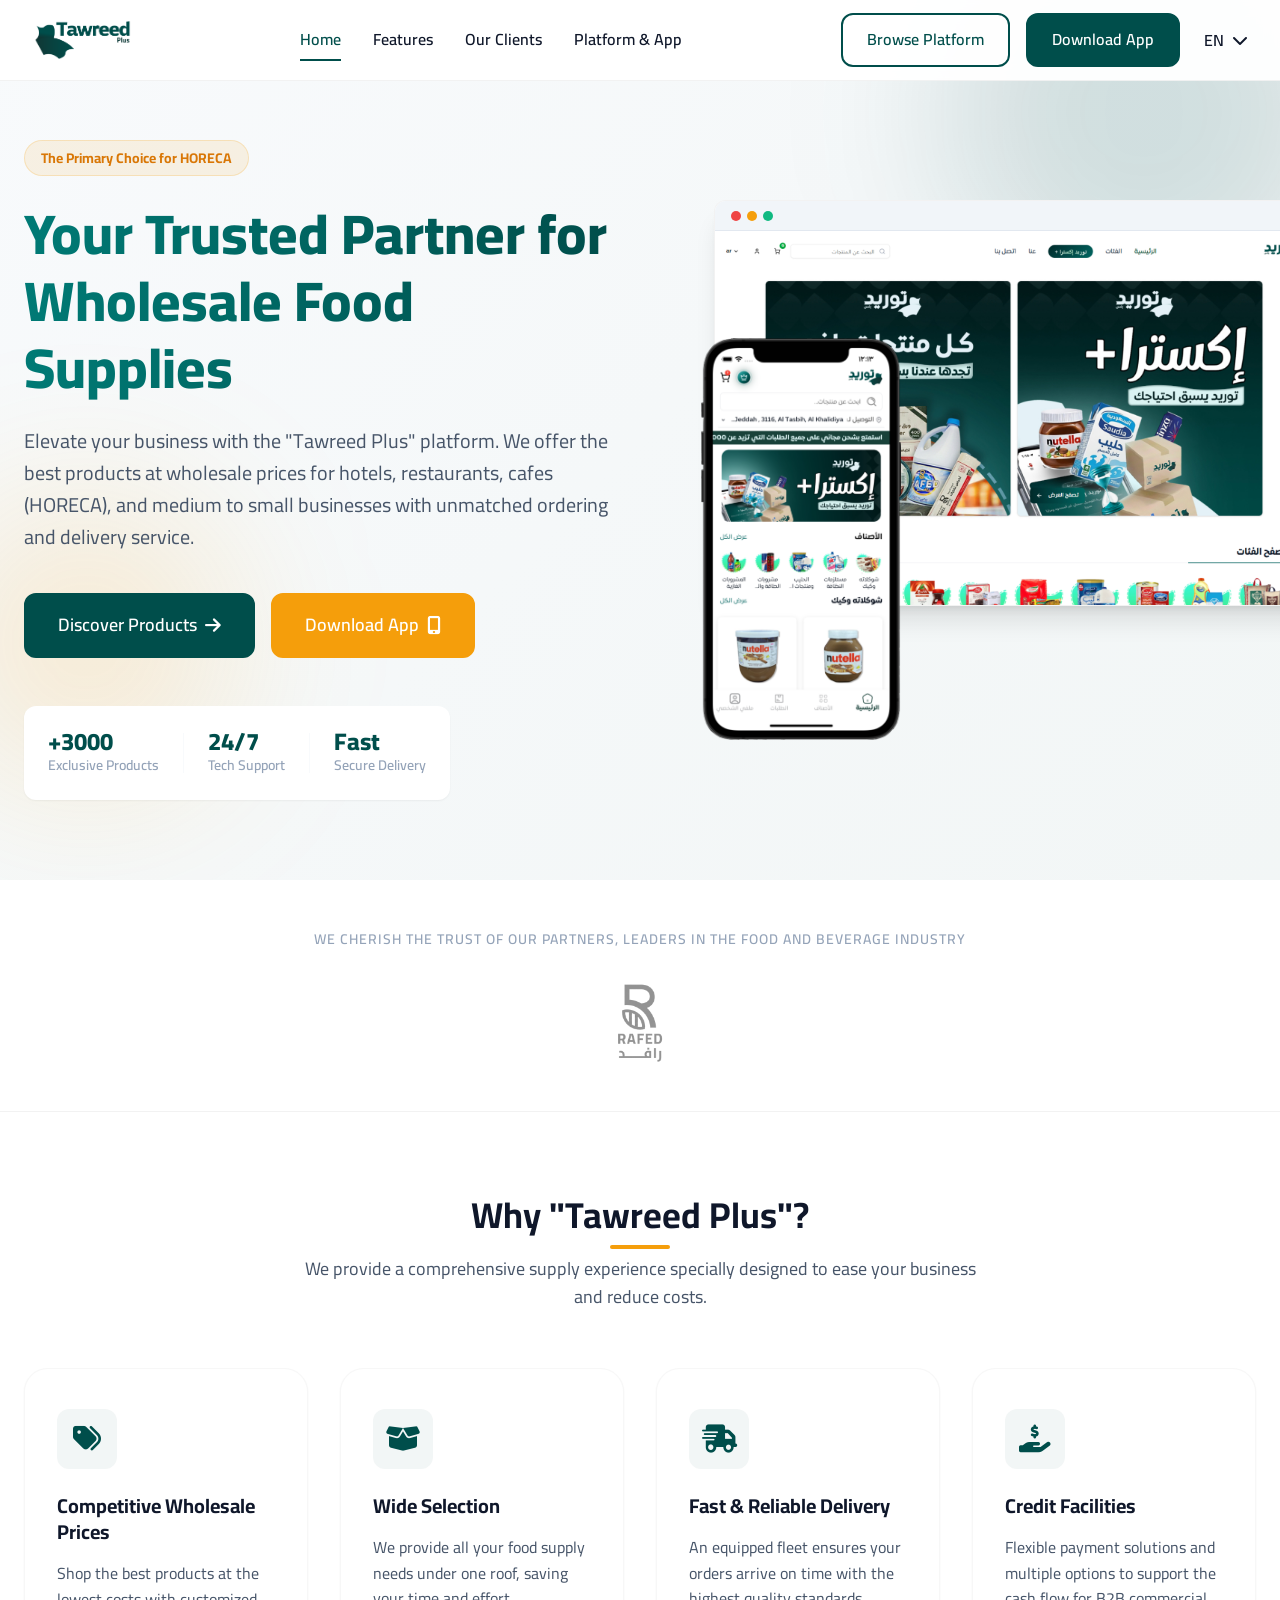
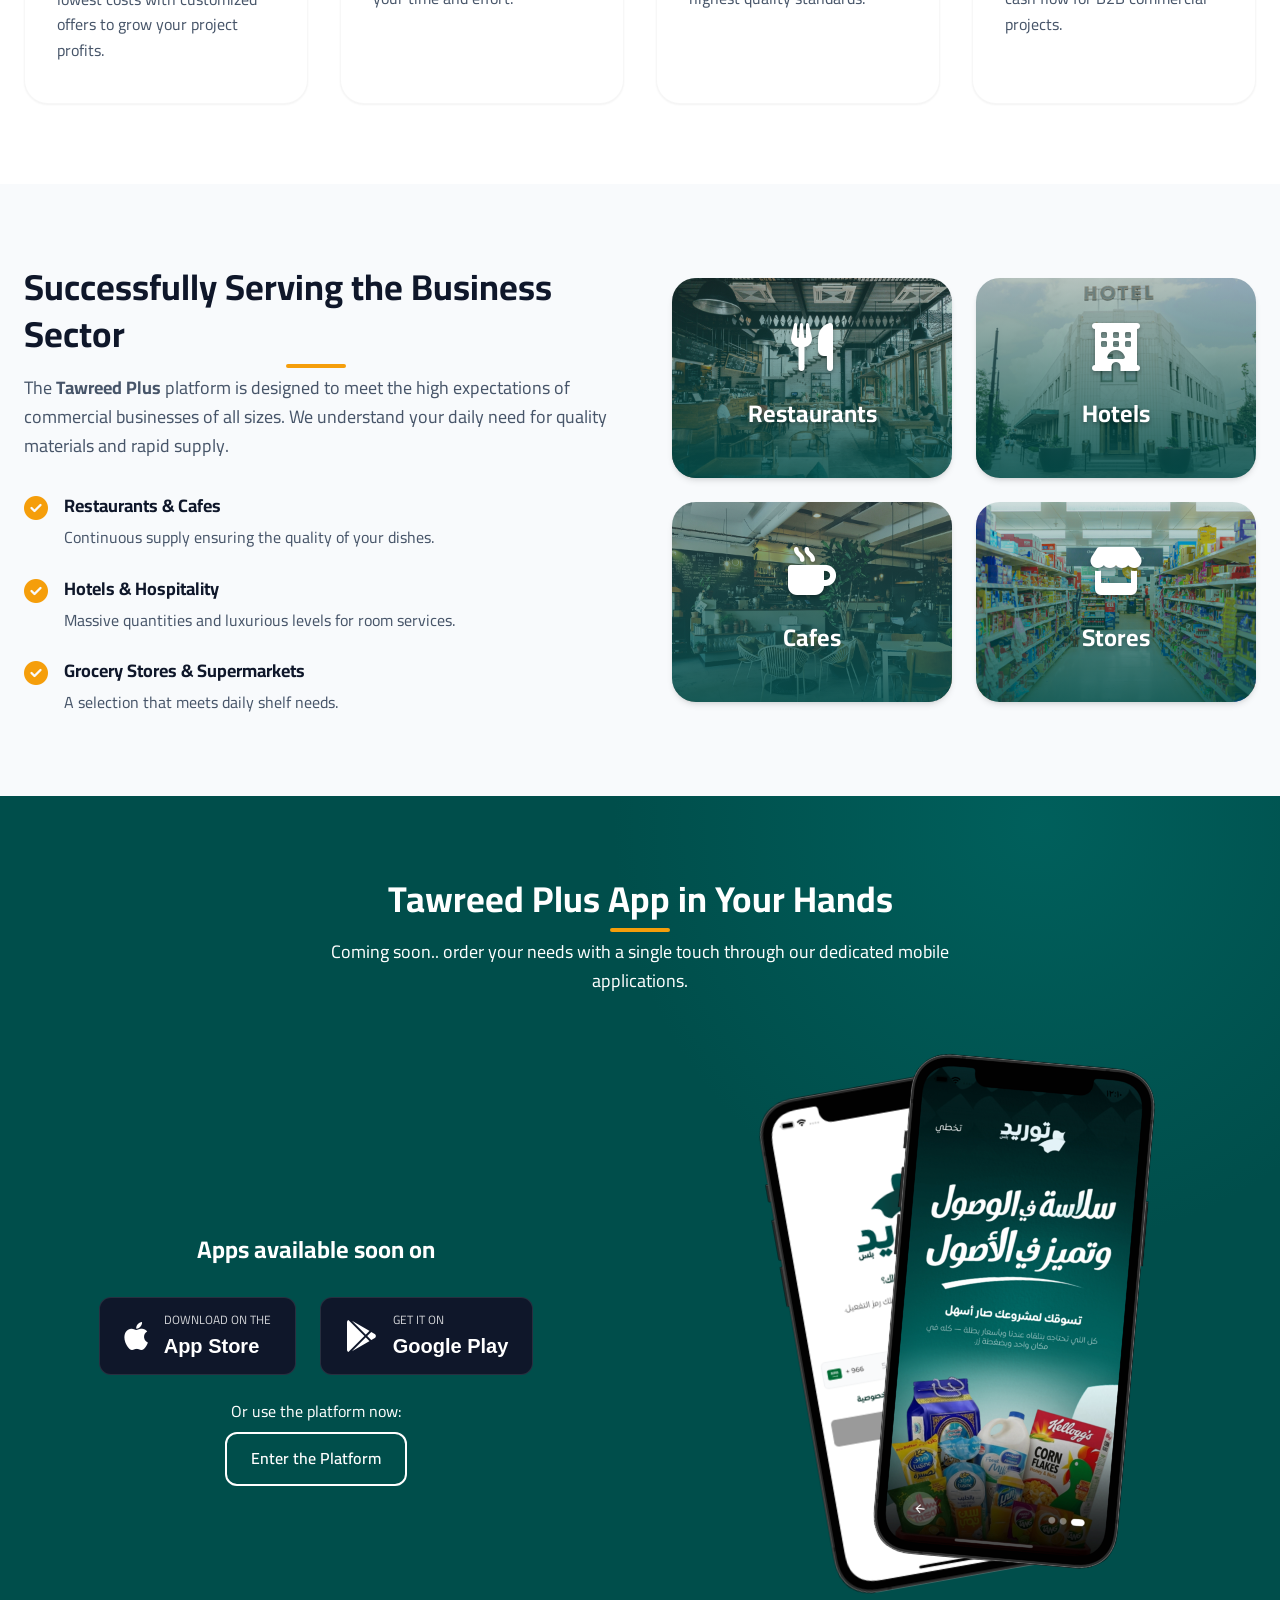
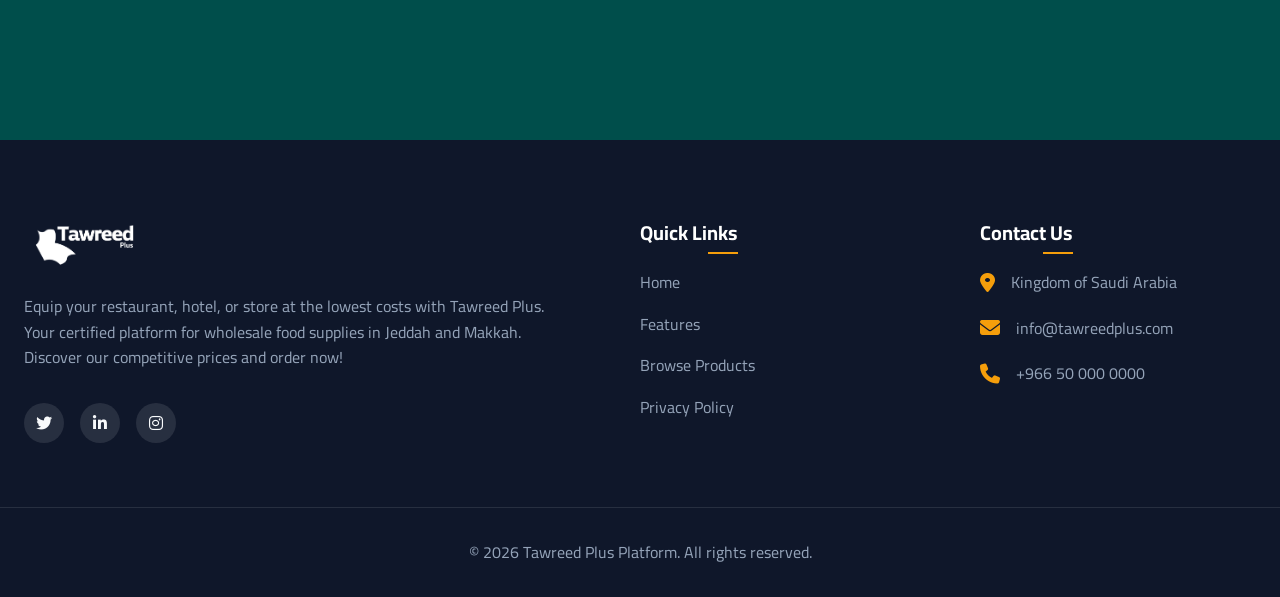
==== en.html @ 5a620e7b "fix some section and add languages to the website" ====
<!DOCTYPE html>
<html lang="en" dir="ltr">
<head>
    <meta charset="UTF-8">
    <meta name="viewport" content="width=device-width, initial-scale=1.0">
    <meta name="color-scheme" content="light">
    <title>Tawreed Plus | Wholesale Market for Restaurants and Hotels</title>
    <meta name="description" content="Tawreed Plus is a leading B2B e-commerce platform for wholesale food supplies. We serve the HORECA sector to meet all your needs at competitive prices.">
    
    <!-- SEO Language Tags -->
    <link rel="alternate" hreflang="ar" href="index.html">
    <link rel="alternate" hreflang="en" href="en.html">
    <link rel="alternate" hreflang="ur" href="ur.html">
    <link rel="alternate" hreflang="x-default" href="index.html">

    <!-- Fonts -->
    <link rel="preconnect" href="https://fonts.googleapis.com">
    <link rel="preconnect" href="https://fonts.gstatic.com" crossorigin>
    <link href="https://fonts.googleapis.com/css2?family=Cairo:wght@300;400;600;700;800&display=swap" rel="stylesheet">
    
    <!-- Icons -->
    <link rel="stylesheet" href="https://cdnjs.cloudflare.com/ajax/libs/font-awesome/6.4.0/css/all.min.css">
    
    <!-- Styles -->
    <link rel="stylesheet" href="style.css">
</head>
<body>

    <!-- Header Navigation -->
    <header class="navbar" id="navbar">
        <div class="container nav-content">
            <a href="#" class="logo">
                <img src="assets/Tawreed_logo_en.png" alt="Tawreed Plus" class="logo-img">
            </a>
            
            <nav class="nav-links">
                <a href="#hero" class="nav-link active">Home</a>
                <a href="#services" class="nav-link">Features</a>
                <a href="#audience" class="nav-link">Our Clients</a>
                <a href="#platform" class="nav-link">Platform & App</a>
            </nav>

            <div class="nav-actions">
                
                <a href="https://tawreedplus.com/" target="_blank" class="btn btn-outline">Browse Platform</a>
                <a href="#platform" class="btn btn-primary">Download App</a>
                <div class="lang-dropdown">
                    <button class="lang-dropbtn">
                        <span>EN</span> <i class="fas fa-chevron-down"></i>
                    </button>
                    <div class="lang-dropdown-content">
                        <a href="en.html" class="active">English</a>
                        <a href="index.html">العربية</a>
                        <a href="ur.html">اردو</a>
                    </div>
                </div>
                <button class="menu-toggle" aria-label="Toggle Menu">
                    <i class="fas fa-bars"></i>
                </button>
            </div>
        </div>
    </header>

    <!-- Mobile Menu -->
    <div class="mobile-menu" id="mobile-menu">
        <button class="close-menu" aria-label="Close Menu">
            <i class="fas fa-times"></i>
        </button>
        <div class="mobile-nav-links">
            <div class="mobile-lang-selector">
                <span class="lang-label">Language</span>
                <div class="lang-buttons">
                    <a href="en.html" class="lang-btn active">English</a>
                    <a href="index.html" class="lang-btn">العربية</a>
                    <a href="ur.html" class="lang-btn">اردو</a>
                </div>
            </div>
            <a href="#hero" class="mobile-nav-link">Home</a>
            <a href="#services" class="mobile-nav-link">Features</a>
            <a href="#audience" class="mobile-nav-link">Our Clients</a>
            <a href="#platform" class="mobile-nav-link">Platform & App</a>
            <a href="https://tawreedplus.com/" target="_blank" class="mobile-btn btn-outline">Browse Platform</a>
        </div>
    </div>

    <!-- Hero Section -->
    <section id="hero" class="hero">
        <div class="hero-bg-shapes">
            <div class="shape shape-1"></div>
            <div class="shape shape-2"></div>
        </div>
        <div class="container hero-container">
            <div class="hero-content" data-aos="fade-up">
                <span class="badge">The Primary Choice for HORECA</span>
                <h1 class="hero-title">Your Trusted Partner for Wholesale Food Supplies</h1>
                <p class="hero-description">
                    Elevate your business with the "Tawreed Plus" platform. We offer the best products at wholesale prices for hotels, restaurants, cafes (HORECA), and medium to small businesses with unmatched ordering and delivery service.
                </p>
                <div class="hero-buttons">
                    <a href="https://tawreedplus.com/" target="_blank" class="btn btn-primary btn-large">
                        Discover Products
                        <i class="fas fa-arrow-right"></i>
                    </a>
                    <a href="#platform" class="btn btn-secondary btn-large">
                        Download App
                        <i class="fas fa-mobile-screen-button"></i>
                    </a>
                </div>
                <div class="hero-stats">
                    <div class="stat-item">
                        <span class="stat-number">+3000</span>
                        <span class="stat-text">Exclusive Products</span>
                    </div>
                    <div class="stat-divider"></div>
                    <div class="stat-item">
                        <span class="stat-number">24/7</span>
                        <span class="stat-text">Tech Support</span>
                    </div>
                    <div class="stat-divider"></div>
                    <div class="stat-item">
                        <span class="stat-number">Fast</span>
                        <span class="stat-text">Secure Delivery</span>
                    </div>
                </div>
            </div>
            <div class="hero-image-wrapper" data-aos="fade-up" data-aos-delay="200">
                <div class="hero-mockup-scene">
                    <div class="mockup mockup-web">
                        <div class="browser-header">
                            <span class="dot red"></span>
                            <span class="dot yellow"></span>
                            <span class="dot green"></span>
                        </div>
                        <img src="assets/Web_Platform_ar.jpg" alt="Web Platform">
                    </div>
                    <div class="mockup mockup-mobile pulse-animation">
                         <img src="assets/Mobile_App_ar.png" alt="Mobile App">
                    </div>
                </div>
            </div>
        </div>
    </section>

    <!-- Partners / Trust Section -->
    <section class="trust-section">
        <div class="container text-center">
            <p class="trust-text">We cherish the trust of our partners, leaders in the food and beverage industry</p>
            <div class="trust-logos">
                <div class="trust-logo">
                    <img src="assets/rafed-above-logo-512.png" alt="Rafed Partner Logo">
                </div>
            </div>
        </div>
    </section>

    <!-- Services / Features Section -->
    <section id="services" class="features section-padding">
        <div class="container">
            <div class="section-header text-center" data-aos="fade-up">
                <h2 class="section-title">Why "Tawreed Plus"?</h2>
                <p class="section-subtitle">We provide a comprehensive supply experience specially designed to ease your business and reduce costs.</p>
            </div>
            <div class="features-grid">
                
                <div class="feature-card" data-aos="fade-up" data-aos-delay="100">
                    <div class="feature-icon">
                        <i class="fas fa-tags"></i>
                    </div>
                    <h3 class="feature-title">Competitive Wholesale Prices</h3>
                    <p class="feature-desc">Shop the best products at the lowest costs with customized offers to grow your project profits.</p>
                </div>

                <div class="feature-card" data-aos="fade-up" data-aos-delay="200">
                    <div class="feature-icon">
                        <i class="fas fa-box-open"></i>
                    </div>
                    <h3 class="feature-title">Wide Selection</h3>
                    <p class="feature-desc">We provide all your food supply needs under one roof, saving your time and effort.</p>
                </div>

                <div class="feature-card" data-aos="fade-up" data-aos-delay="300">
                    <div class="feature-icon">
                        <i class="fas fa-truck-fast"></i>
                    </div>
                    <h3 class="feature-title">Fast & Reliable Delivery</h3>
                    <p class="feature-desc">An equipped fleet ensures your orders arrive on time with the highest quality standards.</p>
                </div>

                <div class="feature-card" data-aos="fade-up" data-aos-delay="400">
                    <div class="feature-icon">
                        <i class="fas fa-hand-holding-dollar"></i>
                    </div>
                    <h3 class="feature-title">Credit Facilities</h3>
                    <p class="feature-desc">Flexible payment solutions and multiple options to support the cash flow for B2B commercial projects.</p>
                </div>

            </div>
        </div>
    </section>

    <!-- Target Audience Section -->
    <section id="audience" class="audience section-padding bg-light">
        <div class="container">
            <div class="audience-wrapper">
                <div class="audience-content" data-aos="fade-right">
                    <h2 class="section-title">Successfully Serving the Business Sector</h2>
                    <p class="audience-desc">
                        The <strong>Tawreed Plus</strong> platform is designed to meet the high expectations of commercial businesses of all sizes. We understand your daily need for quality materials and rapid supply.
                    </p>
                    <ul class="audience-list">
                        <li>
                            <i class="fas fa-check-circle"></i>
                            <div>
                                <strong>Restaurants & Cafes</strong>
                                <span>Continuous supply ensuring the quality of your dishes.</span>
                            </div>
                        </li>
                        <li>
                            <i class="fas fa-check-circle"></i>
                            <div>
                                <strong>Hotels & Hospitality</strong>
                                <span>Massive quantities and luxurious levels for room services.</span>
                            </div>
                        </li>
                        <li>
                            <i class="fas fa-check-circle"></i>
                            <div>
                                <strong>Grocery Stores & Supermarkets</strong>
                                <span>A selection that meets daily shelf needs.</span>
                            </div>
                        </li>
                    </ul>
                </div>
                <div class="audience-grid" data-aos="fade-left">
                    <div class="aud-card aud-1">
                        <div class="aud-overlay"></div>
                        <i class="fas fa-utensils aud-icon"></i>
                        <span>Restaurants</span>
                    </div>
                    <div class="aud-card aud-2">
                        <div class="aud-overlay"></div>
                        <i class="fas fa-hotel aud-icon"></i>
                        <span>Hotels</span>
                    </div>
                    <div class="aud-card aud-3">
                        <div class="aud-overlay"></div>
                        <i class="fas fa-mug-hot aud-icon"></i>
                        <span>Cafes</span>
                    </div>
                    <div class="aud-card aud-4">
                        <div class="aud-overlay"></div>
                        <i class="fas fa-store aud-icon"></i>
                        <span>Stores</span>
                    </div>
                </div>
            </div>
        </div>
    </section>

    <!-- App / Platform Showcase Section -->
    <section id="platform" class="platform section-padding">
        <div class="container">
            <div class="platform-container text-center">
                <h2 class="section-title text-white">Tawreed Plus App in Your Hands</h2>
                <p class="section-subtitle text-white">Coming soon.. order your needs with a single touch through our dedicated mobile applications.</p>
                
                <div class="app-showcase-grid">
                    <div class="app-downloads" data-aos="zoom-in">
                        <h3 class="download-title">Apps available soon on</h3>
                        <div class="download-buttons">
                            <a href="#" class="store-btn">
                                <i class="fab fa-apple"></i>
                                <div class="btn-text">
                                    <span class="small-text">Download on the</span>
                                    <span class="large-text">App Store</span>
                                </div>
                            </a>
                            <a href="#" class="store-btn">
                                <i class="fab fa-google-play"></i>
                                <div class="btn-text">
                                    <span class="small-text">Get it on</span>
                                    <span class="large-text">Google Play</span>
                                </div>
                            </a>
                        </div>
                        <div class="web-link-wrapper mt-4">
                            <p class="mb-2 text-white">Or use the platform now:</p>
                            <a href="https://tawreedplus.com/" target="_blank" class="btn btn-outline" style="border-color: white; color: white;">
                                Enter the Platform
                            </a>
                        </div>
                    </div>
                    <div class="app-visuals" data-aos="zoom-in" data-aos-delay="200">
                        <div class="phones-container">
                            <img src="assets/App_Screen_1_ar.png" alt="First App Screen" class="phone-img phone-left">
                            <img src="assets/App_Screen_2_ar.png" alt="Second App Screen" class="phone-img phone-right">
                        </div>
                    </div>
                </div>
            </div>
        </div>
        <div class="slant-bottom"></div>
    </section>

    <!-- Footer -->
    <footer class="footer" id="footer">
        <div class="container footer-top">
            <div class="footer-col brand-col">
                <img src="assets/Tawreed_logo_en.png" alt="Tawreed Plus" class="footer-logo">
                <p class="footer-desc">
                   Equip your restaurant, hotel, or store at the lowest costs with Tawreed Plus. Your certified platform for wholesale food supplies in Jeddah and Makkah. Discover our competitive prices and order now!
                </p>
                <div class="social-links">
                    <a href="#" aria-label="Twitter"><i class="fab fa-twitter"></i></a>
                    <a href="#" aria-label="LinkedIn"><i class="fab fa-linkedin-in"></i></a>
                    <a href="#" aria-label="Instagram"><i class="fab fa-instagram"></i></a>
                </div>
            </div>
            
            <div class="footer-col links-col">
                <h4 class="footer-heading">Quick Links</h4>
                <ul>
                    <li><a href="#hero">Home</a></li>
                    <li><a href="#services">Features</a></li>
                    <li><a href="https://tawreedplus.com/" target="_blank">Browse Products</a></li>
                    <li><a href="#">Privacy Policy</a></li>
                </ul>
            </div>

            <div class="footer-col contact-col">
                <h4 class="footer-heading">Contact Us</h4>
                <ul class="contact-list">
                    <li>
                        <i class="fas fa-location-dot"></i>
                        <span>Kingdom of Saudi Arabia</span>
                    </li>
                    <li>
                        <i class="fas fa-envelope"></i>
                        <a href="mailto:info@tawreedplus.com">info@tawreedplus.com</a>
                    </li>
                    <li>
                        <i class="fas fa-phone"></i>
                        <a href="tel:+966500000000">+966 50 000 0000</a>
                    </li>
                </ul>
            </div>
        </div>
        <div class="container footer-bottom">
            <p>&copy; <span id="year"></span> Tawreed Plus Platform. All rights reserved.</p>
        </div>
    </footer>

    <!-- Scripts -->
    <script src="script.js"></script>
</body>
</html>
---- style.css ----
/* ==========================================================================
   Tawreed Plus Landing Page Styles
   ========================================================================== */

:root {
    color-scheme: light;
    /* Brand Colors extracted from logo */
    --primary: #004e4b; /* Deep logo teal */
    --primary-light: #007a75;
    --primary-dark: #002e2c;
    --accent: #f59e0b; /* Vibrant amber for CTAs */
    --accent-hover: #d97706;
    --white: #ffffff;
    
    /* Text Colors */
    --text-main: #0f172a; /* Slate 900 */
    --text-muted: #475569; /* Slate 600 */
    --text-light: #94a3b8; /* Slate 400 */
    
    /* Backgrounds */
    --bg-body: #ffffff;
    --bg-light: #f8fafc; /* Slate 50 */
    --bg-card: #ffffff;
    
    /* Layout & Utilities */
    --font-heading: 'Cairo', sans-serif;
    --font-body: 'Cairo', sans-serif;
    
    --shadow-sm: 0 1px 2px 0 rgb(0 0 0 / 0.05);
    --shadow-md: 0 4px 6px -1px rgb(0 0 0 / 0.1), 0 2px 4px -2px rgb(0 0 0 / 0.1);
    --shadow-lg: 0 10px 15px -3px rgb(0 0 0 / 0.1), 0 4px 6px -4px rgb(0 0 0 / 0.1);
    --shadow-hover: 0 20px 25px -5px rgb(0 0 0 / 0.1), 0 8px 10px -6px rgb(0 0 0 / 0.1);
    
    --radius-sm: 0.375rem;
    --radius-md: 0.75rem;
    --radius-lg: 1.5rem;
    --radius-full: 9999px;
    
    --transition: all 0.3s cubic-bezier(0.4, 0, 0.2, 1);
    --section-padding: 5rem 0;
}

/* ==========================================================================
   Reset & Base Styles
   ========================================================================== */
* {
    margin: 0;
    padding: 0;
    box-sizing: border-box;
}

html {
    scroll-behavior: smooth;
    overflow-x: hidden;
}

body {
    font-family: var(--font-body);
    font-size: 16px;
    line-height: 1.6;
    color: var(--text-muted);
    background-color: var(--bg-body);
    overflow-x: hidden;
    width: 100%;
}

h1, h2, h3, h4, h5, h6 {
    font-family: var(--font-heading);
    color: var(--text-main);
    font-weight: 700;
    line-height: 1.3;
}

a {
    text-decoration: none;
    color: inherit;
    transition: var(--transition);
}

ul {
    list-style: none;
}

img {
    max-width: 100%;
    height: auto;
    display: block;
}

.container {
    width: 100%;
    max-width: 1280px;
    margin: 0 auto;
    padding: 0 1.5rem;
}

.text-center { text-align: center; }
.text-white { color: var(--white) !important; }
.mb-2 { margin-bottom: 0.5rem; }
.mt-4 { margin-top: 1.5rem; }

.section-padding { padding: var(--section-padding); }
.bg-light { background-color: var(--bg-light); }

.section-header {
    margin-bottom: 3.5rem;
}

.section-title {
    font-size: 2.25rem;
    margin-bottom: 1rem;
    position: relative;
    display: inline-block;
}

.section-title::after {
    content: '';
    position: absolute;
    bottom: -10px;
    left: 50%;
    transform: translateX(-50%);
    width: 60px;
    height: 4px;
    background-color: var(--accent);
    border-radius: 2px;
}

.section-subtitle {
    font-size: 1.125rem;
    max-width: 700px;
    margin: 0 auto;
}

/* ==========================================================================
   Buttons
   ========================================================================== */
.btn {
    display: inline-flex;
    align-items: center;
    justify-content: center;
    gap: 0.5rem;
    padding: 0.75rem 1.5rem;
    font-weight: 600;
    border-radius: var(--radius-md);
    cursor: pointer;
    border: 2px solid transparent;
    transition: var(--transition);
    font-size: 1rem;
}

.btn-large {
    padding: 1rem 2rem;
    font-size: 1.125rem;
}

.btn-primary {
    background-color: var(--primary);
    color: var(--white);
    border-color: var(--primary);
}

.btn-primary:hover {
    background-color: var(--primary-dark);
    border-color: var(--primary-dark);
    transform: translateY(-2px);
    box-shadow: var(--shadow-md);
}

.btn-secondary {
    background-color: var(--accent);
    color: var(--white);
    border-color: var(--accent);
}

.btn-secondary:hover {
    background-color: var(--accent-hover);
    border-color: var(--accent-hover);
    transform: translateY(-2px);
    box-shadow: var(--shadow-md);
}

.btn-outline {
    background-color: transparent;
    color: var(--primary);
    border-color: var(--primary);
}

.btn-outline:hover {
    background-color: var(--primary);
    color: var(--white);
}

/* ==========================================================================
   Navbar
   ========================================================================== */
.navbar {
    position: fixed;
    top: 0;
    left: 0;
    width: 100%;
    background-color: rgba(255, 255, 255, 0.95);
    backdrop-filter: blur(10px);
    z-index: 1000;
    transition: var(--transition);
    border-bottom: 1px solid rgba(0,0,0,0.05);
}

.navbar.scrolled {
    box-shadow: var(--shadow-sm);
    padding: 0.25rem 0;
}

.nav-content {
    display: flex;
    justify-content: space-between;
    align-items: center;
    height: 80px;
}

.logo-img {
    height: 48px;
    object-fit: contain;
}

.nav-links {
    display: flex;
    gap: 2rem;
}

.nav-link {
    color: var(--text-main);
    font-weight: 600;
    position: relative;
    padding: 0.5rem 0;
}

.nav-link::after {
    content: '';
    position: absolute;
    bottom: 0px;
    right: 0;
    width: 0;
    height: 2px;
    background-color: var(--primary);
    transition: var(--transition);
}

.nav-link:hover::after,
.nav-link.active::after {
    width: 100%;
}

.nav-link:hover,
.nav-link.active {
    color: var(--primary);
}

.nav-actions {
    display: flex;
    align-items: center;
    gap: 1rem;
}

.menu-toggle {
    display: none;
    background: none;
    border: none;
    font-size: 1.5rem;
    color: var(--text-main);
    cursor: pointer;
}

/* ==========================================================================
   Language Selectors
   ========================================================================== */
.lang-dropdown {
    position: relative;
    display: inline-block;
}

.lang-dropbtn {
    background: none;
    border: none;
    font-size: 1rem;
    font-weight: 600;
    color: var(--text-main);
    cursor: pointer;
    display: flex;
    align-items: center;
    gap: 0.5rem;
    padding: 0.5rem;
    font-family: inherit;
    transition: var(--transition);
}

.lang-dropbtn:hover {
    color: var(--primary);
}

.lang-dropdown:hover .lang-dropdown-content {
    display: block;
}

.lang-dropdown::after {
    content: '';
    position: absolute;
    top: 100%;
    left: 0;
    width: 100%;
    height: 10px;
}

.lang-dropdown-content {
    display: none;
    position: absolute;
    top: calc(100% + 5px);
    right: 0;
    background-color: var(--white);
    min-width: 120px;
    box-shadow: var(--shadow-md);
    border-radius: var(--radius-md);
    z-index: 1001;
    overflow: hidden;
    border: 1px solid rgba(0,0,0,0.05);
}

.lang-dropdown-content a {
    color: var(--text-main);
    padding: 0.75rem 1rem;
    text-decoration: none;
    display: block;
    font-size: 0.95rem;
    transition: var(--transition);
}

.lang-dropdown-content a:hover {
    background-color: var(--bg-light);
    color: var(--primary);
}

.lang-dropdown-content a.active {
    font-weight: 700;
    color: var(--primary);
    background-color: rgba(0, 78, 75, 0.05);
}

[dir="ltr"] .lang-dropdown-content {
    right: auto;
    left: 0;
}

/* Mobile Language Selector */
.mobile-lang-selector {
    margin: 0 auto 1.5rem auto;
    width: fit-content;
    display: flex;
    flex-direction: column;
    align-items: flex-start;
}

.lang-label {
    font-size: 0.875rem;
    color: var(--text-muted);
    margin-bottom: 0.75rem;
}

.lang-buttons {
    display: flex;
    gap: 0.5rem;
    flex-wrap: wrap;
}

.lang-btn {
    padding: 0.5rem 1.25rem;
    border: 1px solid rgba(0,0,0,0.1);
    border-radius: var(--radius-md);
    font-size: 0.95rem;
    color: var(--text-main);
    background: var(--white);
    transition: var(--transition);
    text-decoration: none;
    font-weight: 500;
}

.lang-btn.active {
    background-color: var(--primary-dark);
    color: var(--white);
    border-color: var(--primary-dark);
    font-weight: 700;
}

/* Mobile Menu */
.mobile-menu {
    position: fixed;
    top: 0;
    right: -100%;
    width: 100%;
    height: 100vh;
    background-color: var(--bg-body);
    z-index: 2000;
    padding: 2rem;
    transition: var(--transition);
    display: flex;
    flex-direction: column;
    justify-content: center;
    align-items: center;
}

.mobile-menu.active {
    right: 0;
}

.close-menu {
    position: absolute;
    top: 2rem;
    left: 2rem; /* Left because RTL */
    background: none;
    border: none;
    font-size: 2rem;
    color: var(--text-main);
    cursor: pointer;
}

.mobile-nav-links {
    display: flex;
    flex-direction: column;
    gap: 1.5rem;
    text-align: center;
    width: 100%;
}

.mobile-nav-link {
    font-size: 1.5rem;
    font-weight: 600;
    color: var(--text-main);
}

.mobile-nav-link:hover {
    color: var(--primary);
}

.mobile-btn {
    margin-top: 1rem;
    display: block;
    width: 100%;
    text-align: center;
}

/* ==========================================================================
   Hero Section
   ========================================================================== */
.hero {
    position: relative;
    padding-top: 140px; /* Account for fixed header */
    padding-bottom: 5rem;
    background: linear-gradient(135deg, var(--bg-light) 0%, rgba(0,78,75,0.05) 100%);
    overflow: hidden;
    min-height: 90vh;
    display: flex;
    align-items: center;
}

.hero-bg-shapes {
    position: absolute;
    top: 0;
    left: 0;
    width: 100%;
    height: 100%;
    overflow: hidden;
    z-index: 0;
}

.shape {
    position: absolute;
    border-radius: 50%;
    filter: blur(80px);
}

.shape-1 {
    top: -10%;
    right: -5%;
    width: 400px;
    height: 400px;
    background: rgba(0, 78, 75, 0.15);
}

.shape-2 {
    bottom: 10%;
    left: -5%;
    width: 300px;
    height: 300px;
    background: rgba(245, 158, 11, 0.15);
}

.hero-container {
    display: grid;
    grid-template-columns: 1fr 1fr;
    gap: 4rem;
    align-items: center;
    position: relative;
    z-index: 1;
}

.hero-content {
    max-width: 600px;
}

.badge {
    display: inline-block;
    padding: 0.35rem 1rem;
    background-color: rgba(245, 158, 11, 0.1);
    color: var(--accent-hover);
    border-radius: var(--radius-full);
    font-weight: 700;
    font-size: 0.875rem;
    margin-bottom: 1.5rem;
    border: 1px solid rgba(245, 158, 11, 0.2);
}

.hero-title {
    font-size: 3.5rem;
    font-weight: 800;
    line-height: 1.2;
    margin-bottom: 1.5rem;
    background: linear-gradient(to left, var(--primary), var(--primary-light));
    -webkit-background-clip: text;
    background-clip: text;
    -webkit-text-fill-color: transparent;
}

.hero-description {
    font-size: 1.25rem;
    margin-bottom: 2.5rem;
    color: var(--text-muted);
}

.hero-buttons {
    display: flex;
    gap: 1rem;
    margin-bottom: 3rem;
}

.hero-stats {
    display: flex;
    align-items: center;
    gap: 1.5rem;
    background: var(--white);
    padding: 1.5rem;
    border-radius: var(--radius-md);
    box-shadow: var(--shadow-sm);
    display: inline-flex;
}

.stat-item {
    display: flex;
    flex-direction: column;
}

.stat-number {
    font-size: 1.5rem;
    font-weight: 800;
    color: var(--primary);
    line-height: 1;
}

.stat-text {
    font-size: 0.875rem;
    font-weight: 600;
    color: var(--text-light);
}

.stat-divider {
    width: 1px;
    height: 40px;
    background-color: var(--bg-light);
}

.hero-image-wrapper {
    position: relative;
}

.hero-mockup-scene {
    position: relative;
    width: 100%;
    height: 600px;
}

/* Mockups */
.mockup {
    position: absolute;
    box-shadow: var(--shadow-hover);
    border-radius: var(--radius-md);
    overflow: hidden;
    background: var(--white);
}

.mockup-web {
    width: 120%;
    max-width: 600px;
    left: -10%;
    top: 5%;
    z-index: 1;
    border: 1px solid rgba(0,0,0,0.05);
}

.browser-header {
    height: 30px;
    background: #f1f5f9;
    display: flex;
    align-items: center;
    padding: 0 1rem;
    gap: 6px;
    border-bottom: 1px solid #e2e8f0;
}

.dot {
    width: 10px;
    height: 10px;
    border-radius: 50%;
}
.dot.red { background: #ef4444; }
.dot.yellow { background: #f59e0b; }
.dot.green { background: #10b981; }

.mockup-mobile {
    width: 200px;
    height: auto;
    right: 5%;
    bottom: 5%;
    z-index: 2;
    background: transparent;
    box-shadow: none;
    border: none;
}

.mockup-mobile img {
    height: 100%;
    width: 100%;
    object-fit: contain;
}

.pulse-animation {
    animation: float 6s ease-in-out infinite;
}

@keyframes float {
    0% { transform: translateY(0px); }
    50% { transform: translateY(-20px); }
    100% { transform: translateY(0px); }
}


/* ==========================================================================
   Trust / Partners Section
   ========================================================================== */
.trust-section {
    padding: 3rem 0;
    border-bottom: 1px solid rgba(0,0,0,0.05);
    background: var(--white);
}

.trust-text {
    font-weight: 600;
    color: var(--text-light);
    margin-bottom: 2rem;
    text-transform: uppercase;
    letter-spacing: 1px;
    font-size: 0.875rem;
}

.trust-logos {
    display: flex;
    justify-content: center;
    align-items: center;
    flex-wrap: wrap;
    gap: 4rem;
    opacity: 0.6;
    filter: grayscale(100%);
    transition: var(--transition);
}

.trust-logos:hover {
    opacity: 1;
    filter: grayscale(0%);
}

.trust-logo {
    display: flex;
    align-items: center;
    justify-content: center;
}

.trust-logo img {
    max-height: 80px;
    width: auto;
    object-fit: contain;
}


/* ==========================================================================
   Features Section
   ========================================================================== */
.features-grid {
    display: grid;
    grid-template-columns: repeat(auto-fit, minmax(250px, 1fr));
    gap: 2rem;
}

.feature-card {
    background: var(--bg-card);
    padding: 2.5rem 2rem;
    border-radius: var(--radius-lg);
    box-shadow: var(--shadow-sm);
    transition: var(--transition);
    border: 1px solid rgba(0,0,0,0.03);
    position: relative;
    overflow: hidden;
}

.feature-card::before {
    content: '';
    position: absolute;
    top: 0;
    right: 0;
    width: 4px;
    height: 0;
    background-color: var(--primary);
    transition: height 0.3s ease;
}

.feature-card:hover {
    transform: translateY(-5px);
    box-shadow: var(--shadow-lg);
}

.feature-card:hover::before {
    height: 100%;
}

.feature-icon {
    width: 60px;
    height: 60px;
    background-color: rgba(0, 78, 75, 0.05);
    color: var(--primary);
    border-radius: var(--radius-md);
    display: flex;
    align-items: center;
    justify-content: center;
    font-size: 1.75rem;
    margin-bottom: 1.5rem;
    transition: var(--transition);
}

.feature-card:hover .feature-icon {
    background-color: var(--primary);
    color: var(--white);
}

.feature-title {
    font-size: 1.25rem;
    margin-bottom: 1rem;
}

.feature-desc {
    color: var(--text-muted);
}

/* ==========================================================================
   Target Audience Section
   ========================================================================== */
.audience-wrapper {
    display: grid;
    grid-template-columns: 1fr 1fr;
    gap: 4rem;
    align-items: center;
}

.audience-desc {
    font-size: 1.125rem;
    margin-bottom: 2rem;
}

.audience-list {
    display: flex;
    flex-direction: column;
    gap: 1.5rem;
}

.audience-list li {
    display: flex;
    align-items: flex-start;
    gap: 1rem;
}

.audience-list i {
    color: var(--accent);
    font-size: 1.5rem;
    margin-top: 0.25rem;
}

.audience-list strong {
    display: block;
    font-size: 1.125rem;
    color: var(--text-main);
    margin-bottom: 0.25rem;
}

.audience-list span {
    color: var(--text-muted);
}

.audience-grid {
    display: grid;
    grid-template-columns: repeat(2, 1fr);
    gap: 1.5rem;
}

.aud-card {
    height: 200px;
    border-radius: var(--radius-lg);
    display: flex;
    flex-direction: column;
    align-items: center;
    justify-content: center;
    gap: 1rem;
    position: relative;
    overflow: hidden;
    color: var(--white);
    font-size: 1.5rem;
    font-weight: 700;
    transition: var(--transition);
    background-size: cover;
    background-position: center;
    box-shadow: var(--shadow-md);
    cursor: pointer;
}

.aud-overlay {
    position: absolute;
    inset: 0;
    background: linear-gradient(to top, rgba(0,78,75,0.85) 0%, rgba(0,78,75,0.2) 100%);
    z-index: 1;
    transition: var(--transition);
}

.aud-card i, .aud-card span {
    position: relative;
    z-index: 2;
    text-shadow: 0 2px 4px rgba(0,0,0,0.3);
}

.aud-icon {
    font-size: 3rem;
    margin-bottom: 0.5rem;
    transition: var(--transition);
}

.aud-card:hover {
    transform: translateY(-5px);
    box-shadow: var(--shadow-hover);
}

.aud-card:hover .aud-overlay {
    background: linear-gradient(to top, rgba(0,78,75,0.95) 0%, rgba(0,78,75,0.4) 100%);
}

.aud-card:hover .aud-icon {
    transform: scale(1.1);
    color: var(--accent);
}

/* Placeholders for audience background images */
.aud-1 { background-image: url('assets/resturent.jpg'); }
.aud-2 { background-image: url('assets/hotel.jpg'); }
.aud-3 { background-image: url('assets/cafe.jpg'); }
.aud-4 { background-image: url('assets/supermarket.jpg'); }

/* ==========================================================================
   Platform & App Section
   ========================================================================== */
.platform {
    background: var(--primary);
    position: relative;
    overflow: hidden;
}

.platform-container {
    position: relative;
    z-index: 2;
}

.app-showcase-grid {
    display: grid;
    grid-template-columns: 1fr 1fr;
    gap: 4rem;
    align-items: center;
    margin-top: 4rem;
}

.download-title {
    color: var(--white);
    margin-bottom: 2rem;
    font-size: 1.5rem;
}

.download-buttons {
    display: flex;
    justify-content: center;
    gap: 1.5rem;
    flex-wrap: wrap;
}

.store-btn {
    display: flex;
    align-items: center;
    gap: 1rem;
    background: var(--text-main);
    color: var(--white);
    padding: 0.75rem 1.5rem;
    border-radius: var(--radius-md);
    border: 1px solid rgba(255,255,255,0.1);
    transition: var(--transition);
}

.store-btn:hover {
    background: #000;
    transform: translateY(-3px);
    box-shadow: 0 10px 20px rgba(0,0,0,0.3);
}

.store-btn i {
    font-size: 2rem;
}

.btn-text {
    text-align: right;
    display: flex;
    flex-direction: column;
}

.small-text {
    font-size: 0.75rem;
    text-transform: uppercase;
    opacity: 0.8;
}

.large-text {
    font-size: 1.25rem;
    font-weight: 700;
    font-family: -apple-system, BlinkMacSystemFont, "Segoe UI", Roboto, Helvetica, Arial, sans-serif;
}

.phones-container {
    position: relative;
    height: 600px;
    display: flex;
    justify-content: center;
}

.phone-img {
    position: absolute;
    width: 250px;
    height: auto;
    transition: var(--transition);
}

.phone-left {
    left: 20%;
    transform: rotate(-10deg) translateY(20px);
    z-index: 1;
}

.phone-right {
    right: 20%;
    transform: rotate(5deg);
    z-index: 2;
}

.phones-container:hover .phone-left { transform: rotate(-15deg) translateY(0px) scale(1.05); }
.phones-container:hover .phone-right { transform: rotate(10deg) translateY(-10px) scale(1.05); }

/* Decorative Elements */
.platform::before {
    content: '';
    position: absolute;
    top: -50%;
    right: -20%;
    width: 1000px;
    height: 1000px;
    border-radius: 50%;
    background: radial-gradient(circle, var(--primary-light) 0%, transparent 60%);
    opacity: 0.4;
    z-index: 1;
}

/* ==========================================================================
   Footer
   ========================================================================== */
.footer {
    background: var(--text-main);
    color: var(--bg-light);
    padding-top: 5rem;
}

.footer-top {
    display: grid;
    grid-template-columns: 2fr 1fr 1fr;
    gap: 4rem;
    margin-bottom: 4rem;
}

.footer-logo {
    height: 50px;
    margin-bottom: 1.5rem;
    /* In case the white logo isn't fully visible, we can adjust here */
    filter: brightness(0) invert(1); 
}

.footer-desc {
    color: var(--text-light);
    margin-bottom: 2rem;
}

.social-links {
    display: flex;
    gap: 1rem;
}

.social-links a {
    width: 40px;
    height: 40px;
    background: rgba(255,255,255,0.1);
    border-radius: 50%;
    display: flex;
    align-items: center;
    justify-content: center;
    transition: var(--transition);
}

.social-links a:hover {
    background: var(--primary);
    color: var(--white);
    transform: translateY(-3px);
}

.footer-heading {
    color: var(--white);
    font-size: 1.25rem;
    margin-bottom: 1.5rem;
    position: relative;
    display: inline-block;
}

.footer-heading::after {
    content: '';
    position: absolute;
    bottom: -8px;
    right: 0;
    width: 30px;
    height: 2px;
    background: var(--accent);
}

.links-col ul {
    display: flex;
    flex-direction: column;
    gap: 1rem;
}

.links-col a {
    color: var(--text-light);
}

.links-col a:hover {
    color: var(--primary-light);
    padding-right: 5px;
}

.contact-list {
    display: flex;
    flex-direction: column;
    gap: 1.25rem;
}

.contact-list li {
    display: flex;
    align-items: center;
    gap: 1rem;
    color: var(--text-light);
}

.contact-list i {
    color: var(--accent);
    font-size: 1.25rem;
}

.footer-bottom {
    padding: 2rem 1.5rem;
    border-top: 1px solid rgba(255,255,255,0.1);
    text-align: center;
    color: var(--text-light);
}

/* ==========================================================================
   Responsive Design
   ========================================================================== */
@media (max-width: 1024px) {
    .hero-container {
        grid-template-columns: 1fr;
        text-align: center;
    }
    
    .hero-content {
        margin: 0 auto;
    }
    
    .hero-title {
        font-size: 3rem;
    }
    
    .hero-buttons, .hero-stats {
        justify-content: center;
    }
    
    .hero-mockup-scene {
        height: 500px;
        margin-top: 3rem;
    }
    .mockup-web {
        left: 0;
        width: 100%;
    }
    
    .audience-wrapper {
        grid-template-columns: 1fr;
    }
    
    .audience-content {
        text-align: center;
    }
    
    .audience-list {
        display: inline-flex;
        flex-direction: column;
        align-items: flex-start;
        margin: 0 auto;
        text-align: right;
    }
    
    .audience-list li {
        justify-content: flex-start;
        text-align: right;
    }
    
    .platform-container {
        text-align: center;
    }
    
    .app-showcase-grid {
        grid-template-columns: 1fr;
    }
    
    .footer-top {
        grid-template-columns: 1fr 1fr;
    }
}

@media (max-width: 768px) {
    .nav-links, .nav-actions .btn, .lang-dropdown {
        display: none;
    }
    
    .menu-toggle {
        display: block;
    }
    
    .hero-title {
        font-size: 2.5rem;
    }
    
    .hero-stats {
        display: none; /* Hide complex elements on small mobile */
    }
    
    .phones-container {
        height: 400px;
    }
    
    .phone-img {
        width: 180px;
    }
    
    .footer-top {
        grid-template-columns: 1fr;
    }
}

/* Simple Animation Classes for JS */
.fade-up {
    opacity: 0;
    transform: translateY(30px);
    transition: opacity 0.8s ease-out, transform 0.8s ease-out;
}

.fade-up.visible {
    opacity: 1;
    transform: translateY(0);
}

/* ==========================================================================
   LTR (English) Specific Styles
   ========================================================================== */
[dir="ltr"] .nav-link::after {
    right: auto;
    left: 0;
}

[dir="ltr"] .close-menu {
    left: auto;
    right: 2rem;
}

[dir="ltr"] .mockup-web {
    left: auto;
    right: -10%;
}

[dir="ltr"] .mockup-mobile {
    right: auto;
    left: 5%;
}

[dir="ltr"] .btn-text {
    text-align: left;
}

@media (max-width: 1024px) {
    [dir="ltr"] .audience-list li {
        text-align: left;
    }
}
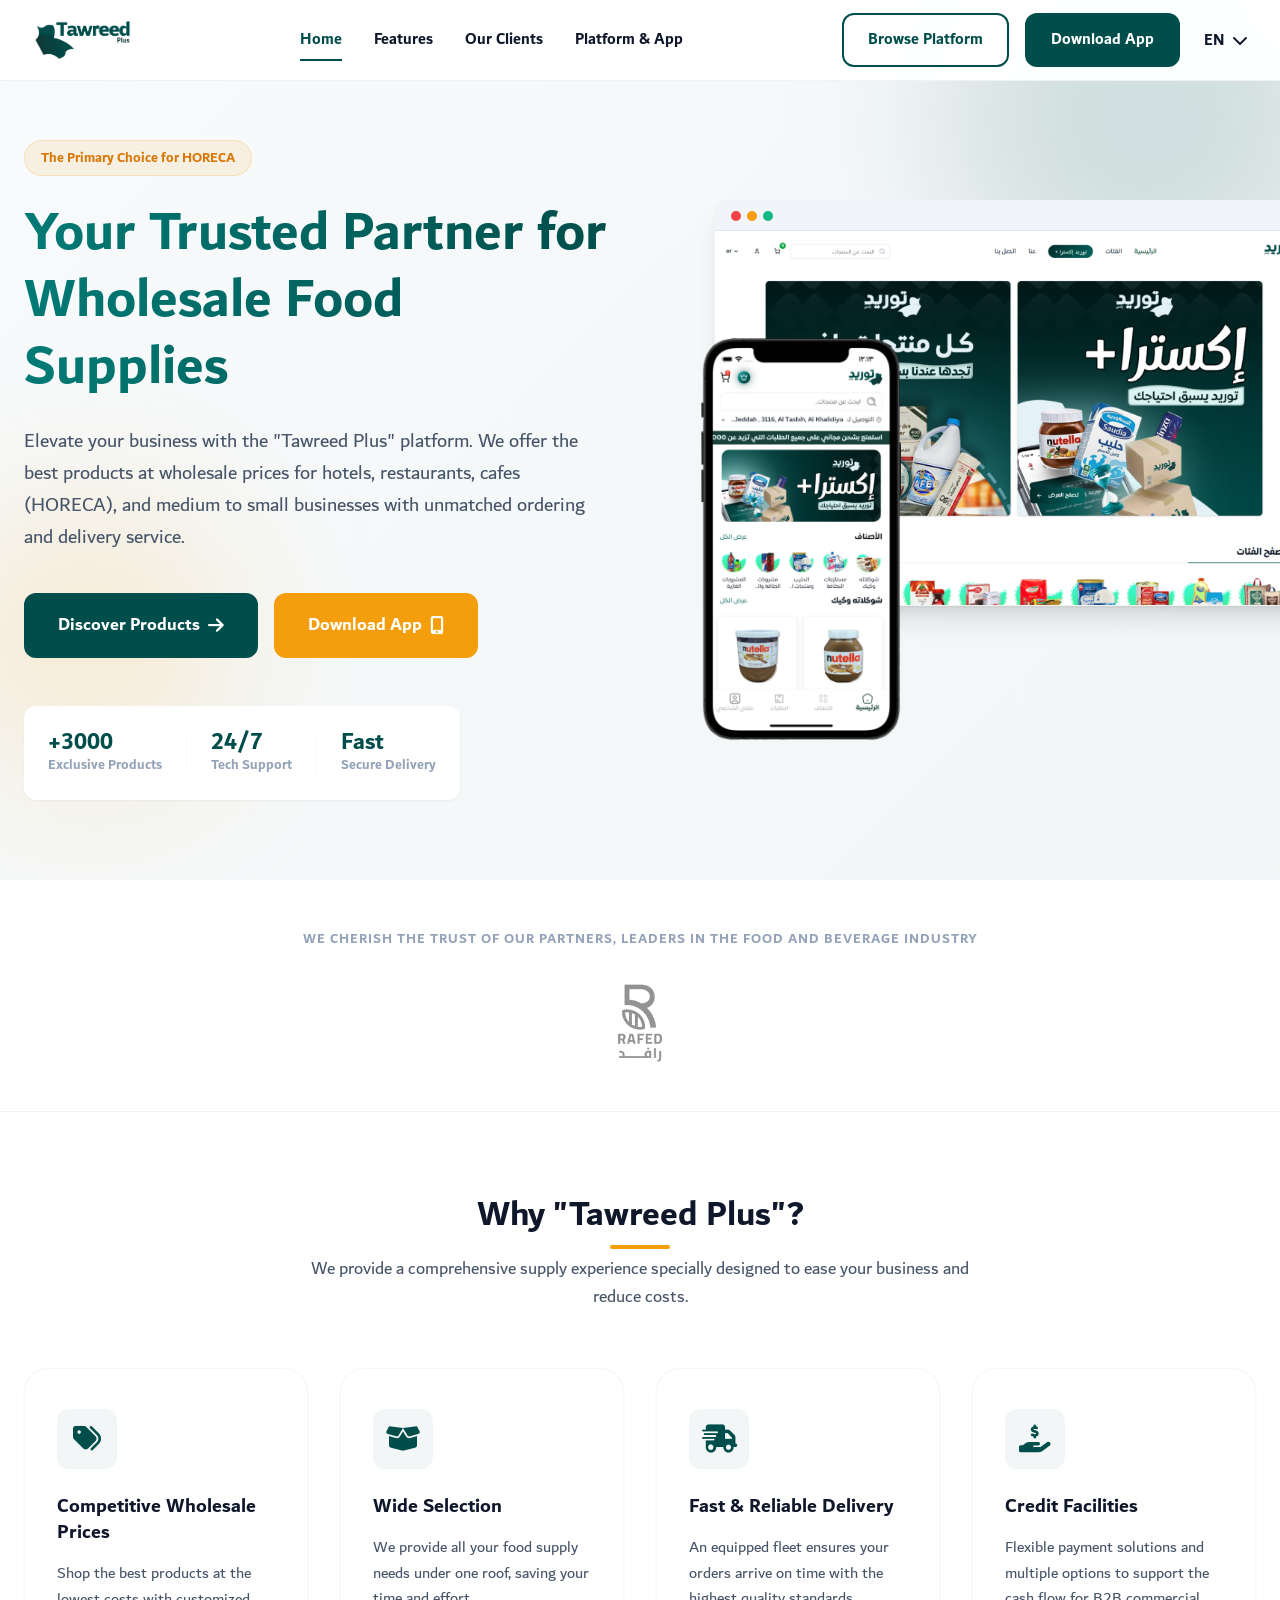
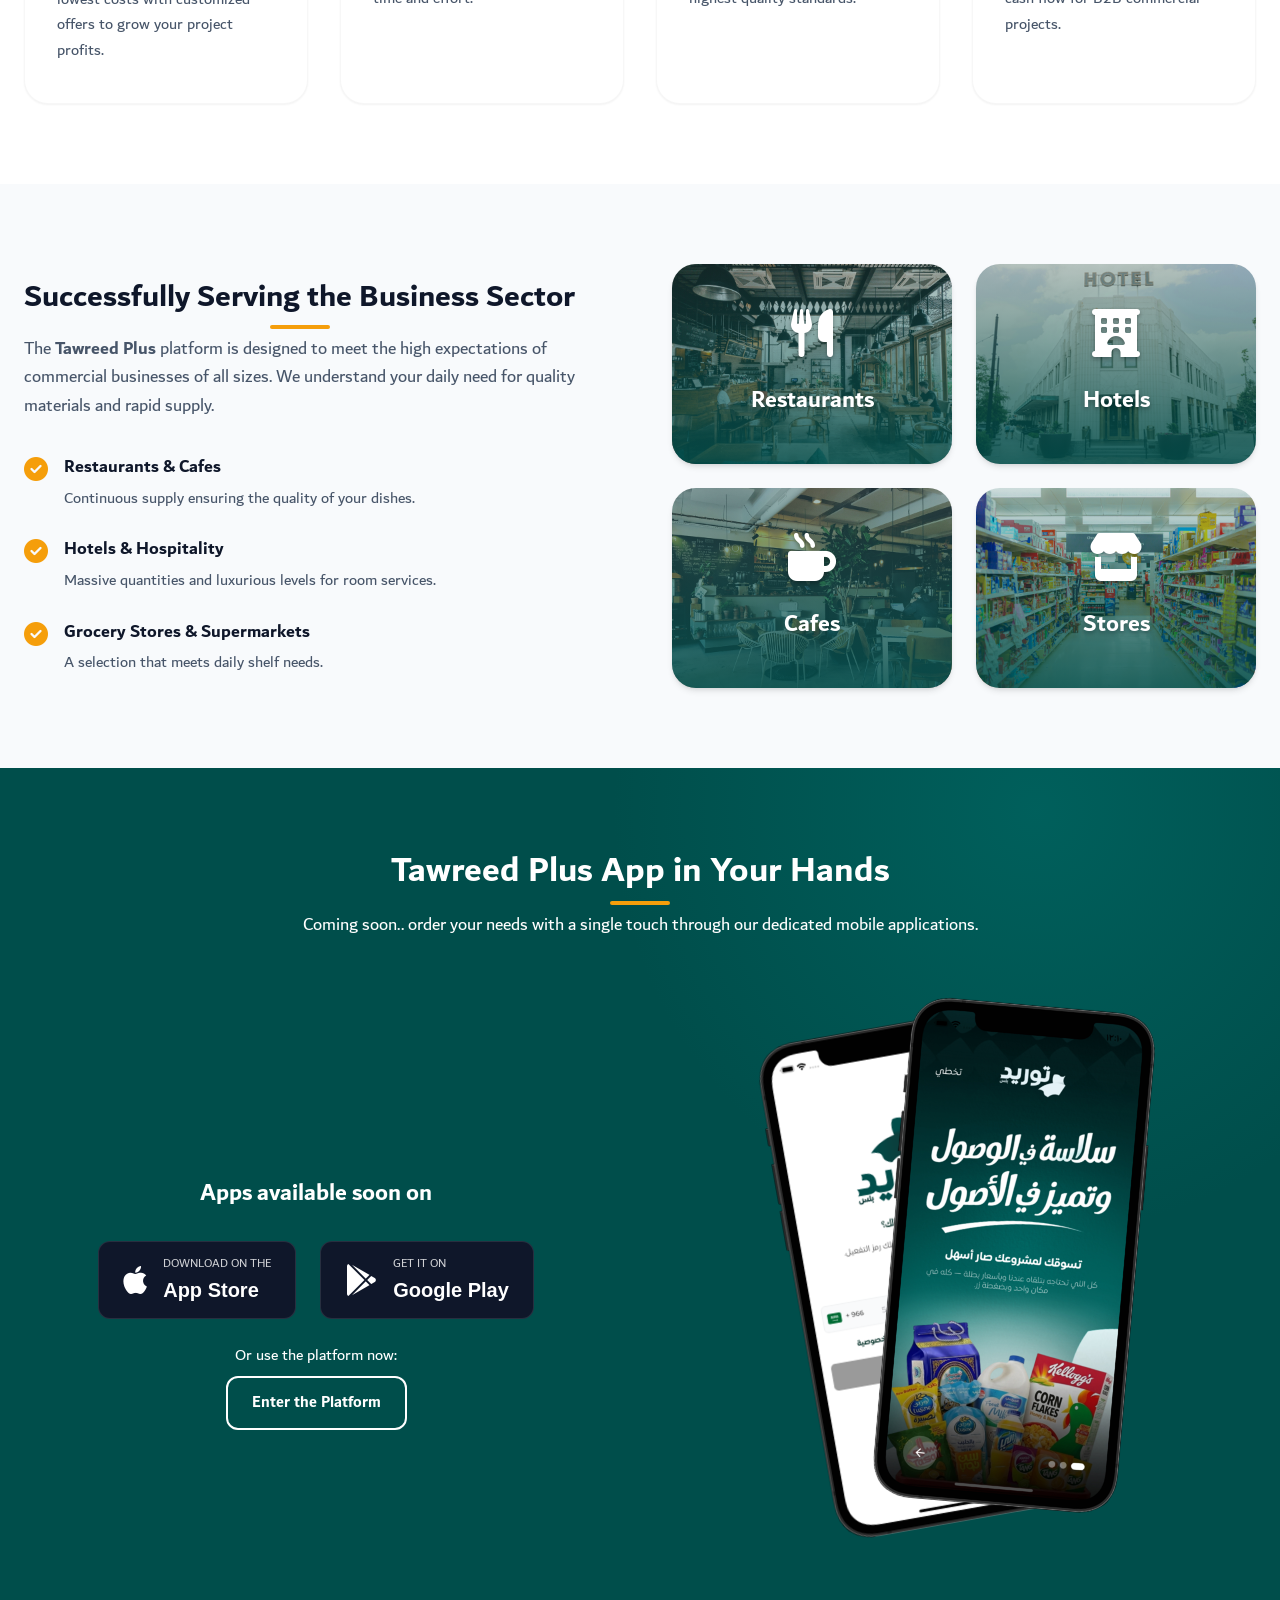
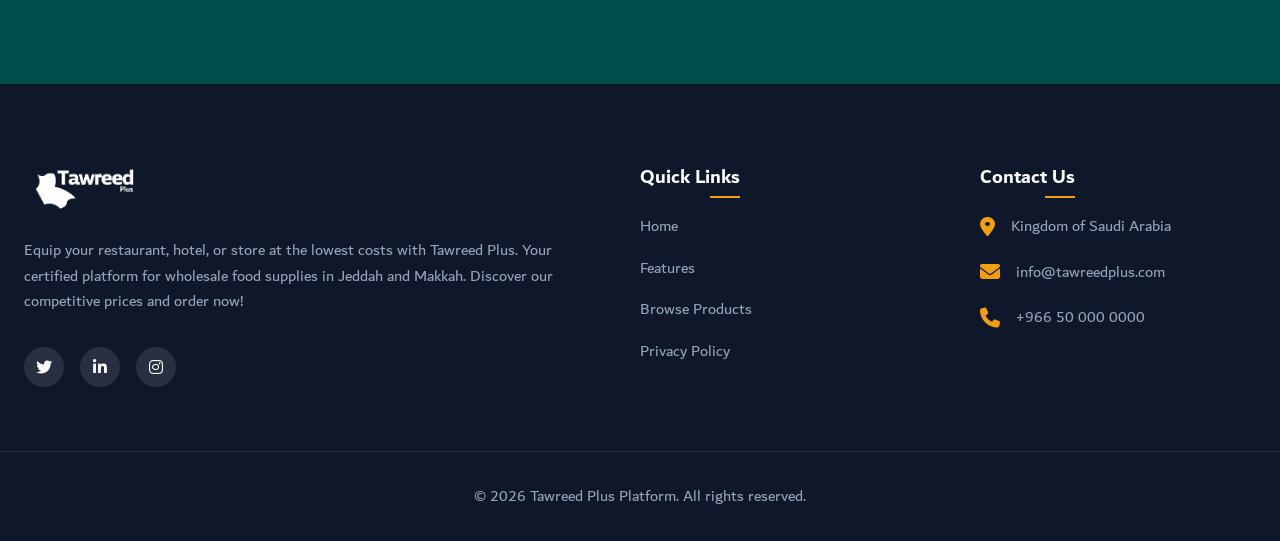
==== commit f3e387b4: "optmize the SEO and add the platform fonts" ====
--- a/en.html
+++ b/en.html
@@ -4,20 +4,90 @@
     <meta charset="UTF-8">
     <meta name="viewport" content="width=device-width, initial-scale=1.0">
     <meta name="color-scheme" content="light">
-    <title>Tawreed Plus | Wholesale Market for Restaurants and Hotels</title>
-    <meta name="description" content="Tawreed Plus is a leading B2B e-commerce platform for wholesale food supplies. We serve the HORECA sector to meet all your needs at competitive prices.">
+    
+    <!-- Core SEO Meta Tags -->
+    <title>TawreedPlus | Wholesale Food Supplies</title>
+    <meta name="description" content="Equip your restaurant, hotel, or store at the lowest costs with Tawreed Plus. Your certified platform for wholesale food supplies in Jeddah and Makkah. Discover our competitive prices and order now!">
+    <meta name="keywords" content="wholesale supply, wholesale platform, food products, Saudi Arabia, restaurants, hotels, cafes, supply chain, bulk orders, Tawreed Plus, food suppliers, wholesale prices">
+    <meta name="author" content="TawreedPlus">
+    <meta name="creator" content="TawreedPlus">
+    <meta name="publisher" content="TawreedPlus">
+
+    <!-- PWA & Apple Web App -->
+    <link rel="manifest" href="manifest.json">
+    <meta name="apple-mobile-web-app-capable" content="yes">
+    <meta name="apple-mobile-web-app-status-bar-style" content="default">
+    <meta name="apple-mobile-web-app-title" content="TawreedPlus">
+
+    <!-- Format Detection -->
+    <meta name="format-detection" content="telephone=no, address=no, email=no">
+
+    <!-- Favicon and Icons -->
+    <link rel="icon" href="assets/SEO/favicon.ico" sizes="any">
+    <link rel="icon" type="image/svg+xml" href="assets/SEO/icon0.svg">
+    <link rel="icon" type="image/png" sizes="16x16" href="assets/SEO/favicon-16x16.png">
+    <link rel="icon" type="image/png" sizes="32x32" href="assets/SEO/favicon-32x32.png">
+    <link rel="apple-touch-icon" href="assets/SEO/apple-icon.png">
+
+    <!-- Open Graph / Facebook -->
+    <meta property="og:type" content="website">
+    <meta property="og:locale" content="en_US">
+    <meta property="og:url" content="https://tawreedplus.com/en.html">
+    <meta property="og:site_name" content="TawreedPlus">
+    <meta property="og:title" content="TawreedPlus | Wholesale Food Supplies">
+    <meta property="og:description" content="Equip your restaurant, hotel, or store at the lowest costs with Tawreed Plus. Your certified platform for wholesale food supplies in Jeddah and Makkah. Discover our competitive prices and order now!">
+    <meta property="og:image" content="https://tawreedplus.com/assets/SEO/og-default.png">
+    <meta property="og:image:width" content="1200">
+    <meta property="og:image:height" content="630">
+    <meta property="og:image:type" content="image/png">
+    <meta property="og:image:alt" content="TawreedPlus | Wholesale Food Supplies">
+    <meta property="og:image" content="https://tawreedplus.com/assets/SEO/og-logo.png">
+    <meta property="og:image:width" content="512">
+    <meta property="og:image:height" content="512">
+    <meta property="og:image:type" content="image/png">
+    <meta property="og:image:alt" content="TawreedPlus | Wholesale Food Supplies">
+
+    <!-- Twitter -->
+    <meta name="twitter:card" content="summary_large_image">
+    <meta name="twitter:site" content="@tawreed_plus">
+    <meta name="twitter:creator" content="@tawreed_plus">
+    <meta name="twitter:title" content="TawreedPlus | Wholesale Food Supplies">
+    <meta name="twitter:description" content="Equip your restaurant, hotel, or store at the lowest costs with Tawreed Plus. Your certified platform for wholesale food supplies in Jeddah and Makkah. Discover our competitive prices and order now!">
+    <meta name="twitter:image" content="https://tawreedplus.com/assets/SEO/twitter-card.png">
+
+    <!-- Robots & Search Engine Verification -->
+    <meta name="robots" content="index, follow, max-video-preview:-1, max-image-preview:large, max-snippet:-1">
+    <meta name="googlebot" content="index, follow, max-video-preview:-1, max-image-preview:large, max-snippet:-1">
+    <meta name="yandex-verification" content="5c70cee06b81d879">
+    <meta name="msvalidate.01" content="90BAE047D8A0140EA48E7C578818E78B">
     
     <!-- SEO Language Tags -->
     <link rel="alternate" hreflang="ar" href="index.html">
     <link rel="alternate" hreflang="en" href="en.html">
     <link rel="alternate" hreflang="ur" href="ur.html">
     <link rel="alternate" hreflang="x-default" href="index.html">
-
-    <!-- Fonts -->
-    <link rel="preconnect" href="https://fonts.googleapis.com">
-    <link rel="preconnect" href="https://fonts.gstatic.com" crossorigin>
-    <link href="https://fonts.googleapis.com/css2?family=Cairo:wght@300;400;600;700;800&display=swap" rel="stylesheet">
-    
+    <link rel="canonical" href="https://tawreedplus.com/en.html">
+
+    <!-- Structured Data (JSON-LD) -->
+    <script type="application/ld+json">
+    {
+      "@context": "https://schema.org",
+      "@type": "Organization",
+      "name": "TawreedPlus",
+      "url": "https://tawreedplus.com/en.html",
+      "logo": "https://tawreedplus.com/assets/SEO/og-logo.png",
+      "description": "Leading wholesale food supply platform in Jeddah and Makkah.",
+      "address": {
+        "@type": "PostalAddress",
+        "addressCountry": "SA",
+        "addressLocality": "Jeddah"
+      },
+      "sameAs": [
+        "https://www.instagram.com/tawreedplus.sa/"
+      ]
+    }
+    </script>
+
     <!-- Icons -->
     <link rel="stylesheet" href="https://cdnjs.cloudflare.com/ajax/libs/font-awesome/6.4.0/css/all.min.css">
     
@@ -203,7 +273,7 @@
         <div class="container">
             <div class="audience-wrapper">
                 <div class="audience-content" data-aos="fade-right">
-                    <h2 class="section-title">Successfully Serving the Business Sector</h2>
+                    <h2 class="section-title" style="font-size: 2rem;">Successfully Serving the Business Sector</h2>
                     <p class="audience-desc">
                         The <strong>Tawreed Plus</strong> platform is designed to meet the high expectations of commercial businesses of all sizes. We understand your daily need for quality materials and rapid supply.
                     </p>
@@ -313,7 +383,7 @@
                 <div class="social-links">
                     <a href="#" aria-label="Twitter"><i class="fab fa-twitter"></i></a>
                     <a href="#" aria-label="LinkedIn"><i class="fab fa-linkedin-in"></i></a>
-                    <a href="#" aria-label="Instagram"><i class="fab fa-instagram"></i></a>
+                    <a href="https://www.instagram.com/tawreedplus.sa/" aria-label="Instagram"><i class="fab fa-instagram"></i></a>
                 </div>
             </div>
             
--- a/style.css
+++ b/style.css
@@ -1,6 +1,55 @@
 /* ==========================================================================
-   Tawreed Plus Landing Page Styles
+   Custom Fonts
    ========================================================================== */
+@font-face {
+    font-family: 'Dubai';
+    src: url('assets/fonts/Dubai/DUBAI-LIGHT.ttf') format('truetype');
+    font-weight: 300;
+    font-style: normal;
+}
+@font-face {
+    font-family: 'Dubai';
+    src: url('assets/fonts/Dubai/DUBAI-REGULAR.ttf') format('truetype');
+    font-weight: 400;
+    font-style: normal;
+}
+@font-face {
+    font-family: 'Dubai';
+    src: url('assets/fonts/Dubai/DUBAI-MEDIUM.ttf') format('truetype');
+    font-weight: 500;
+    font-style: normal;
+}
+@font-face {
+    font-family: 'Dubai';
+    src: url('assets/fonts/Dubai/DUBAI-BOLD.ttf') format('truetype');
+    font-weight: 700;
+    font-style: normal;
+}
+
+@font-face {
+    font-family: 'Expo Arabic';
+    src: url('assets/fonts/Expo_Arabic/EXPO_ARABIC_LIGHT.ttf') format('truetype');
+    font-weight: 300;
+    font-style: normal;
+}
+@font-face {
+    font-family: 'Expo Arabic';
+    src: url('assets/fonts/Expo_Arabic/EXPO_ARABIC_BOOK.ttf') format('truetype');
+    font-weight: 400;
+    font-style: normal;
+}
+@font-face {
+    font-family: 'Expo Arabic';
+    src: url('assets/fonts/Expo_Arabic/EXPO_ARABIC_MEDIUM.ttf') format('truetype');
+    font-weight: 500;
+    font-style: normal;
+}
+@font-face {
+    font-family: 'Expo Arabic';
+    src: url('assets/fonts/Expo_Arabic/EXPO_ARABIC_BOLD.ttf') format('truetype');
+    font-weight: 700;
+    font-style: normal;
+}
 
 :root {
     color-scheme: light;
@@ -22,9 +71,9 @@
     --bg-light: #f8fafc; /* Slate 50 */
     --bg-card: #ffffff;
     
-    /* Layout & Utilities */
-    --font-heading: 'Cairo', sans-serif;
-    --font-body: 'Cairo', sans-serif;
+    /* Layout & Utilities - Default to Arabic Font */
+    --font-heading: 'Expo Arabic', sans-serif;
+    --font-body: 'Expo Arabic', sans-serif;
     
     --shadow-sm: 0 1px 2px 0 rgb(0 0 0 / 0.05);
     --shadow-md: 0 4px 6px -1px rgb(0 0 0 / 0.1), 0 2px 4px -2px rgb(0 0 0 / 0.1);
@@ -38,6 +87,17 @@
     
     --transition: all 0.3s cubic-bezier(0.4, 0, 0.2, 1);
     --section-padding: 5rem 0;
+}
+
+/* Language Specific Font Overrides */
+[lang="en"] {
+    --font-heading: 'Dubai', sans-serif;
+    --font-body: 'Dubai', sans-serif;
+}
+
+[lang="ur"] {
+    --font-heading: 'Expo Arabic', sans-serif;
+    --font-body: 'Expo Arabic', sans-serif;
 }
 
 /* ==========================================================================
@@ -1238,4 +1298,9 @@
     [dir="ltr"] .audience-list li {
         text-align: left;
     }
-}
+    
+    [dir="ltr"] .mockup-web {
+        right: 0;
+        left: 0;
+    }
+}
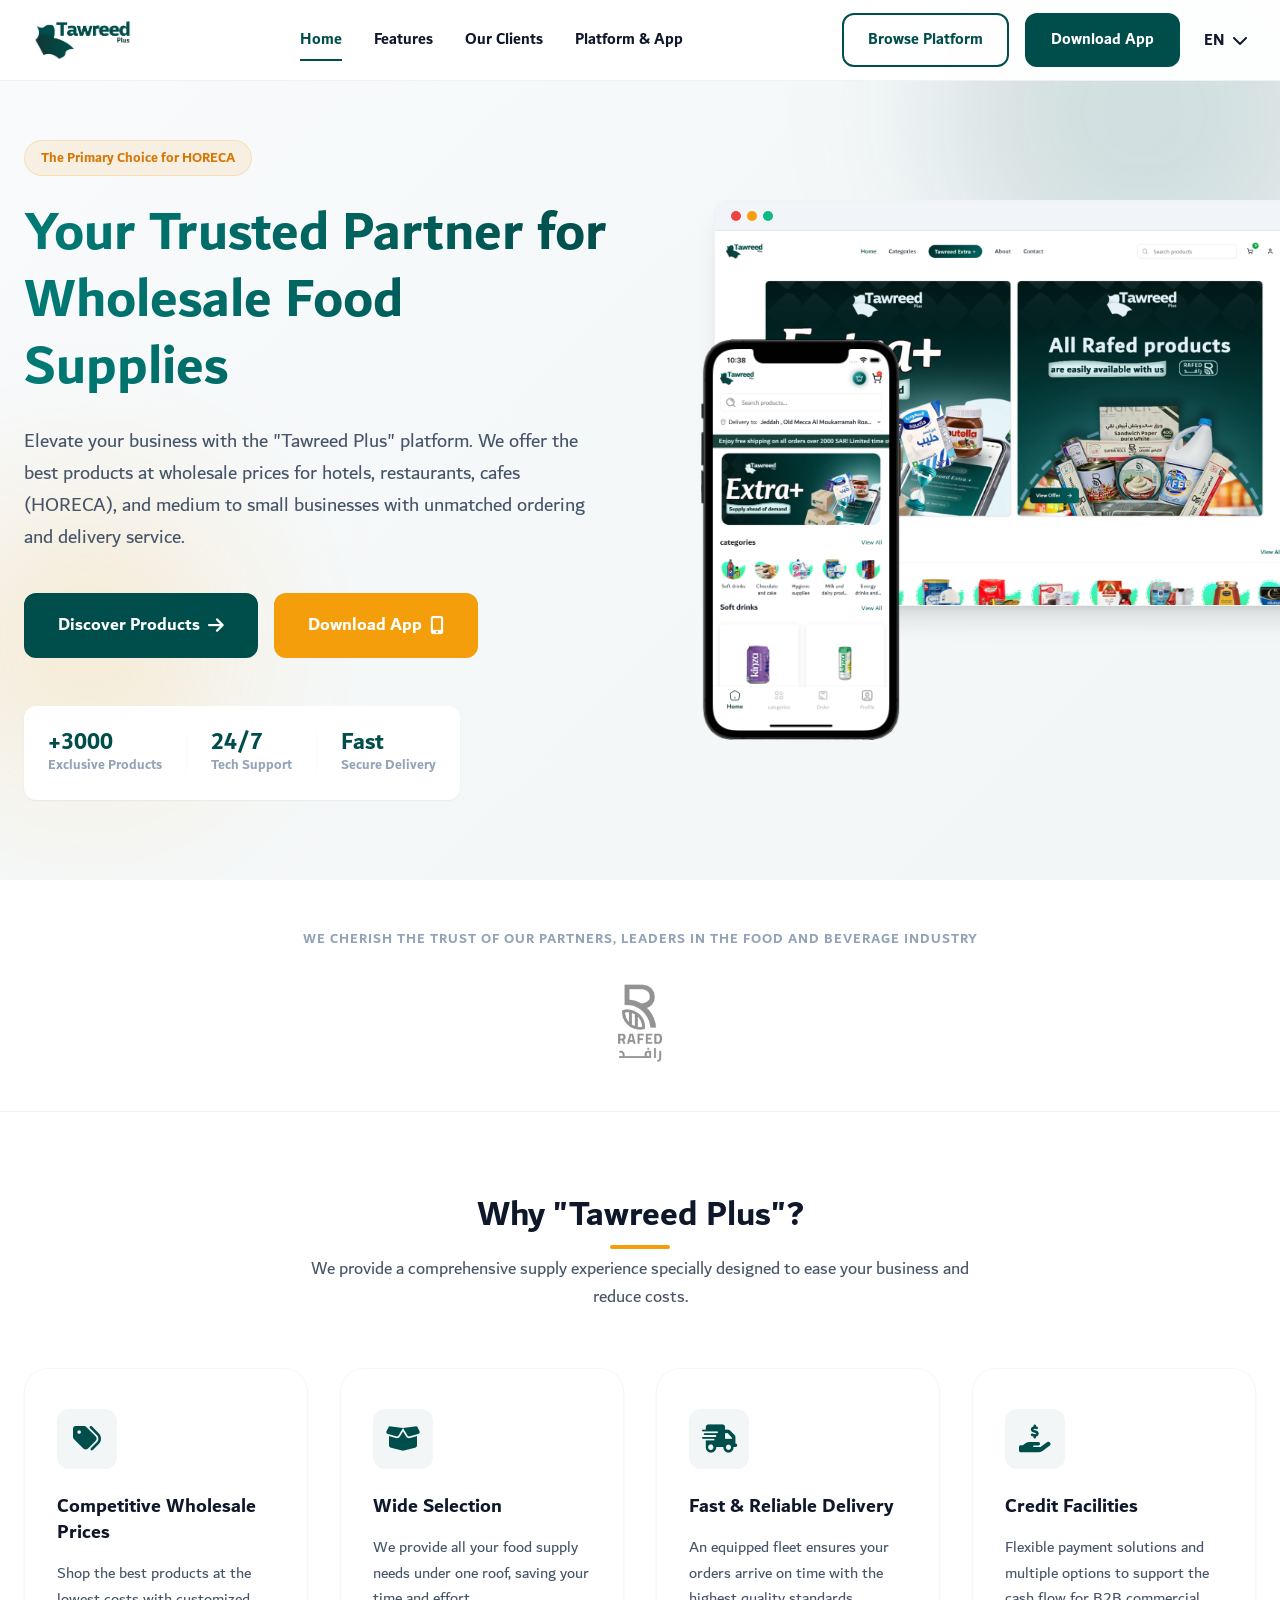
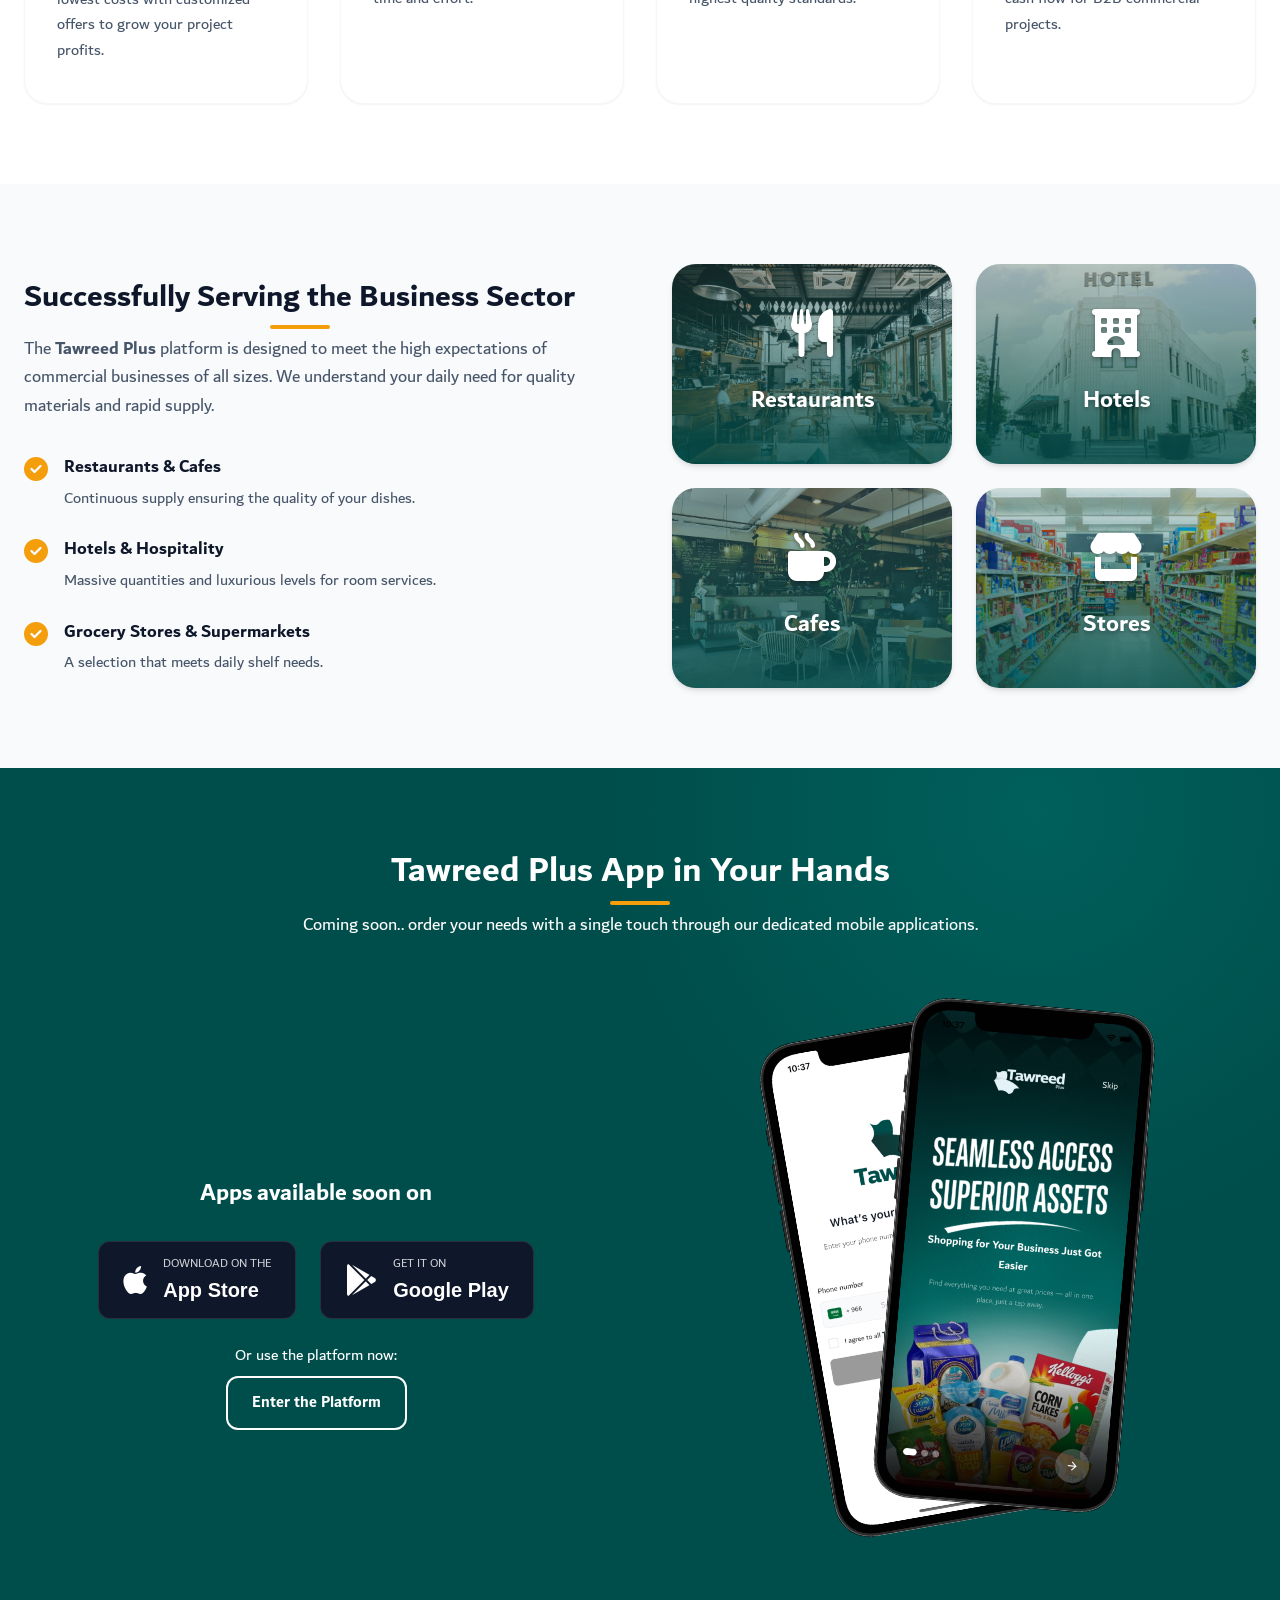
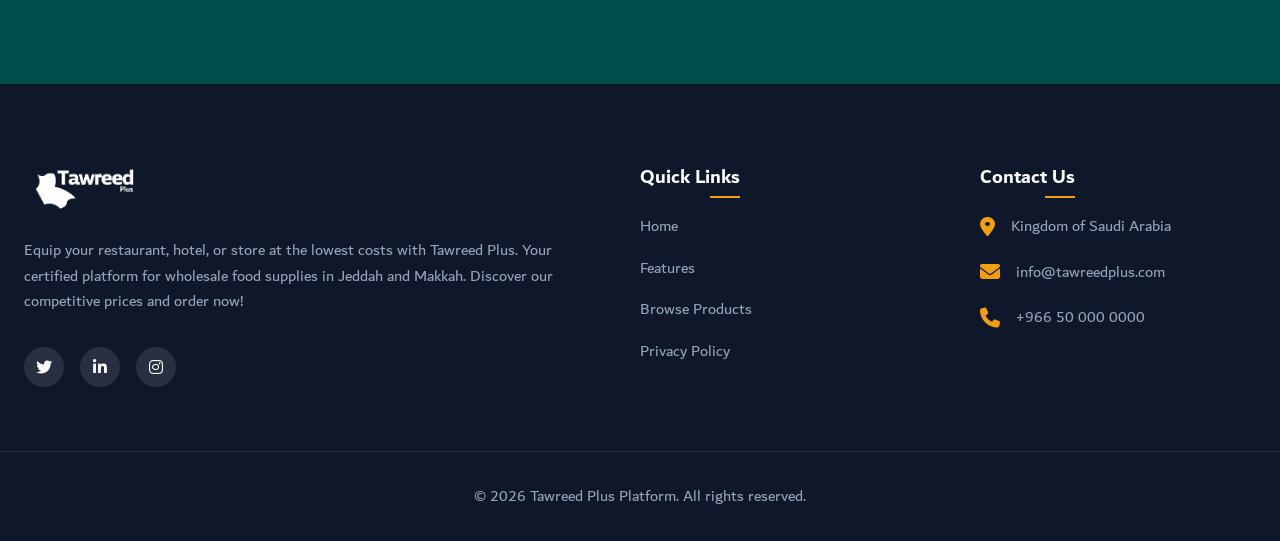
==== commit c6f64393: "change the en picture" ====
--- a/en.html
+++ b/en.html
@@ -112,7 +112,7 @@
 
             <div class="nav-actions">
                 
-                <a href="https://tawreedplus.com/" target="_blank" class="btn btn-outline">Browse Platform</a>
+                <a href="https://store.tawreedplus.com/" target="_blank" class="btn btn-outline">Browse Platform</a>
                 <a href="#platform" class="btn btn-primary">Download App</a>
                 <div class="lang-dropdown">
                     <button class="lang-dropbtn">
@@ -149,7 +149,7 @@
             <a href="#services" class="mobile-nav-link">Features</a>
             <a href="#audience" class="mobile-nav-link">Our Clients</a>
             <a href="#platform" class="mobile-nav-link">Platform & App</a>
-            <a href="https://tawreedplus.com/" target="_blank" class="mobile-btn btn-outline">Browse Platform</a>
+            <a href="https://store.tawreedplus.com/" target="_blank" class="mobile-btn btn-outline">Browse Platform</a>
         </div>
     </div>
 
@@ -167,7 +167,7 @@
                     Elevate your business with the "Tawreed Plus" platform. We offer the best products at wholesale prices for hotels, restaurants, cafes (HORECA), and medium to small businesses with unmatched ordering and delivery service.
                 </p>
                 <div class="hero-buttons">
-                    <a href="https://tawreedplus.com/" target="_blank" class="btn btn-primary btn-large">
+                    <a href="https://store.tawreedplus.com/" target="_blank" class="btn btn-primary btn-large">
                         Discover Products
                         <i class="fas fa-arrow-right"></i>
                     </a>
@@ -201,10 +201,10 @@
                             <span class="dot yellow"></span>
                             <span class="dot green"></span>
                         </div>
-                        <img src="assets/Web_Platform_ar.jpg" alt="Web Platform">
+                        <img src="assets/Web_Platform_en.jpg" alt="Web Platform">
                     </div>
                     <div class="mockup mockup-mobile pulse-animation">
-                         <img src="assets/Mobile_App_ar.png" alt="Mobile App">
+                         <img src="assets/Mobile_App_en.png" alt="Mobile App">
                     </div>
                 </div>
             </div>
@@ -355,15 +355,15 @@
                         </div>
                         <div class="web-link-wrapper mt-4">
                             <p class="mb-2 text-white">Or use the platform now:</p>
-                            <a href="https://tawreedplus.com/" target="_blank" class="btn btn-outline" style="border-color: white; color: white;">
+                            <a href="https://store.tawreedplus.com/" target="_blank" class="btn btn-outline" style="border-color: white; color: white;">
                                 Enter the Platform
                             </a>
                         </div>
                     </div>
                     <div class="app-visuals" data-aos="zoom-in" data-aos-delay="200">
                         <div class="phones-container">
-                            <img src="assets/App_Screen_1_ar.png" alt="First App Screen" class="phone-img phone-left">
-                            <img src="assets/App_Screen_2_ar.png" alt="Second App Screen" class="phone-img phone-right">
+                            <img src="assets/App_Screen_1_en.png" alt="First App Screen" class="phone-img phone-left">
+                            <img src="assets/App_Screen_2_en.png" alt="Second App Screen" class="phone-img phone-right">
                         </div>
                     </div>
                 </div>
@@ -392,7 +392,7 @@
                 <ul>
                     <li><a href="#hero">Home</a></li>
                     <li><a href="#services">Features</a></li>
-                    <li><a href="https://tawreedplus.com/" target="_blank">Browse Products</a></li>
+                    <li><a href="https://store.tawreedplus.com/" target="_blank">Browse Products</a></li>
                     <li><a href="#">Privacy Policy</a></li>
                 </ul>
             </div>
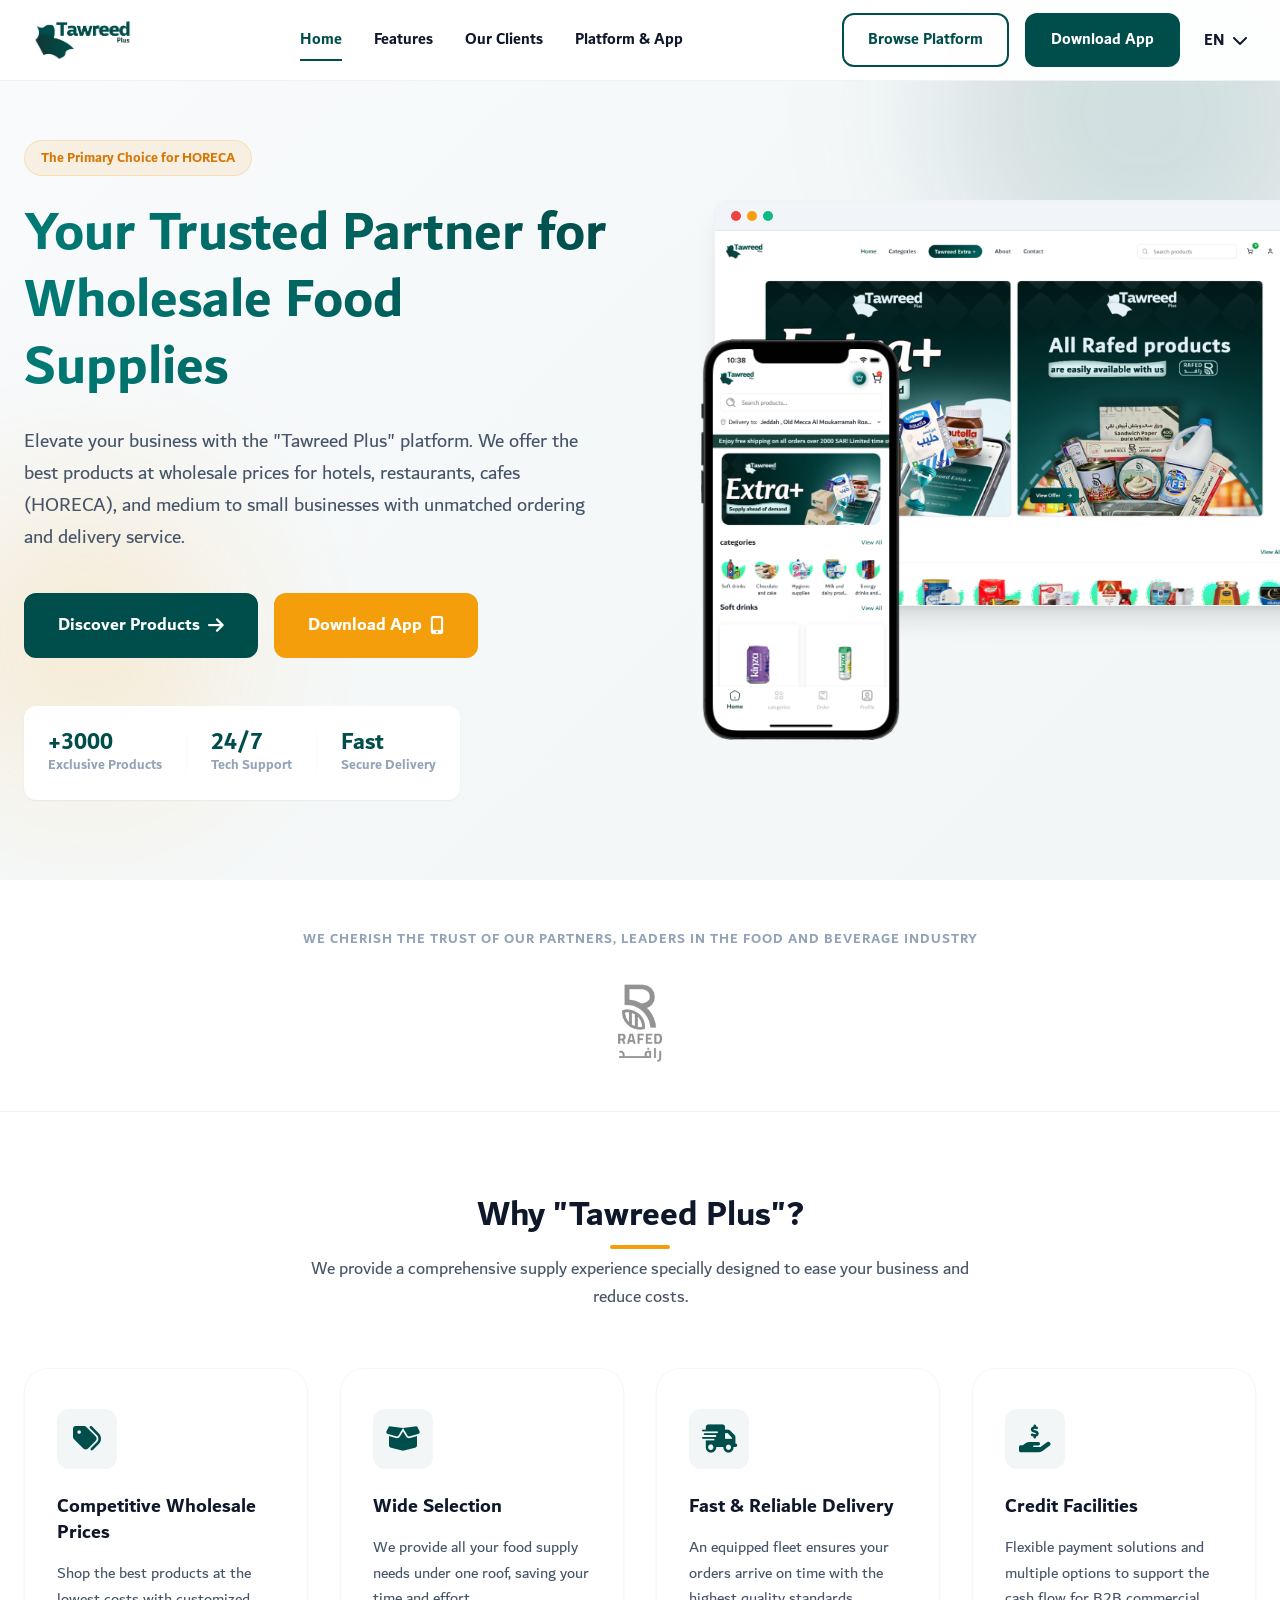
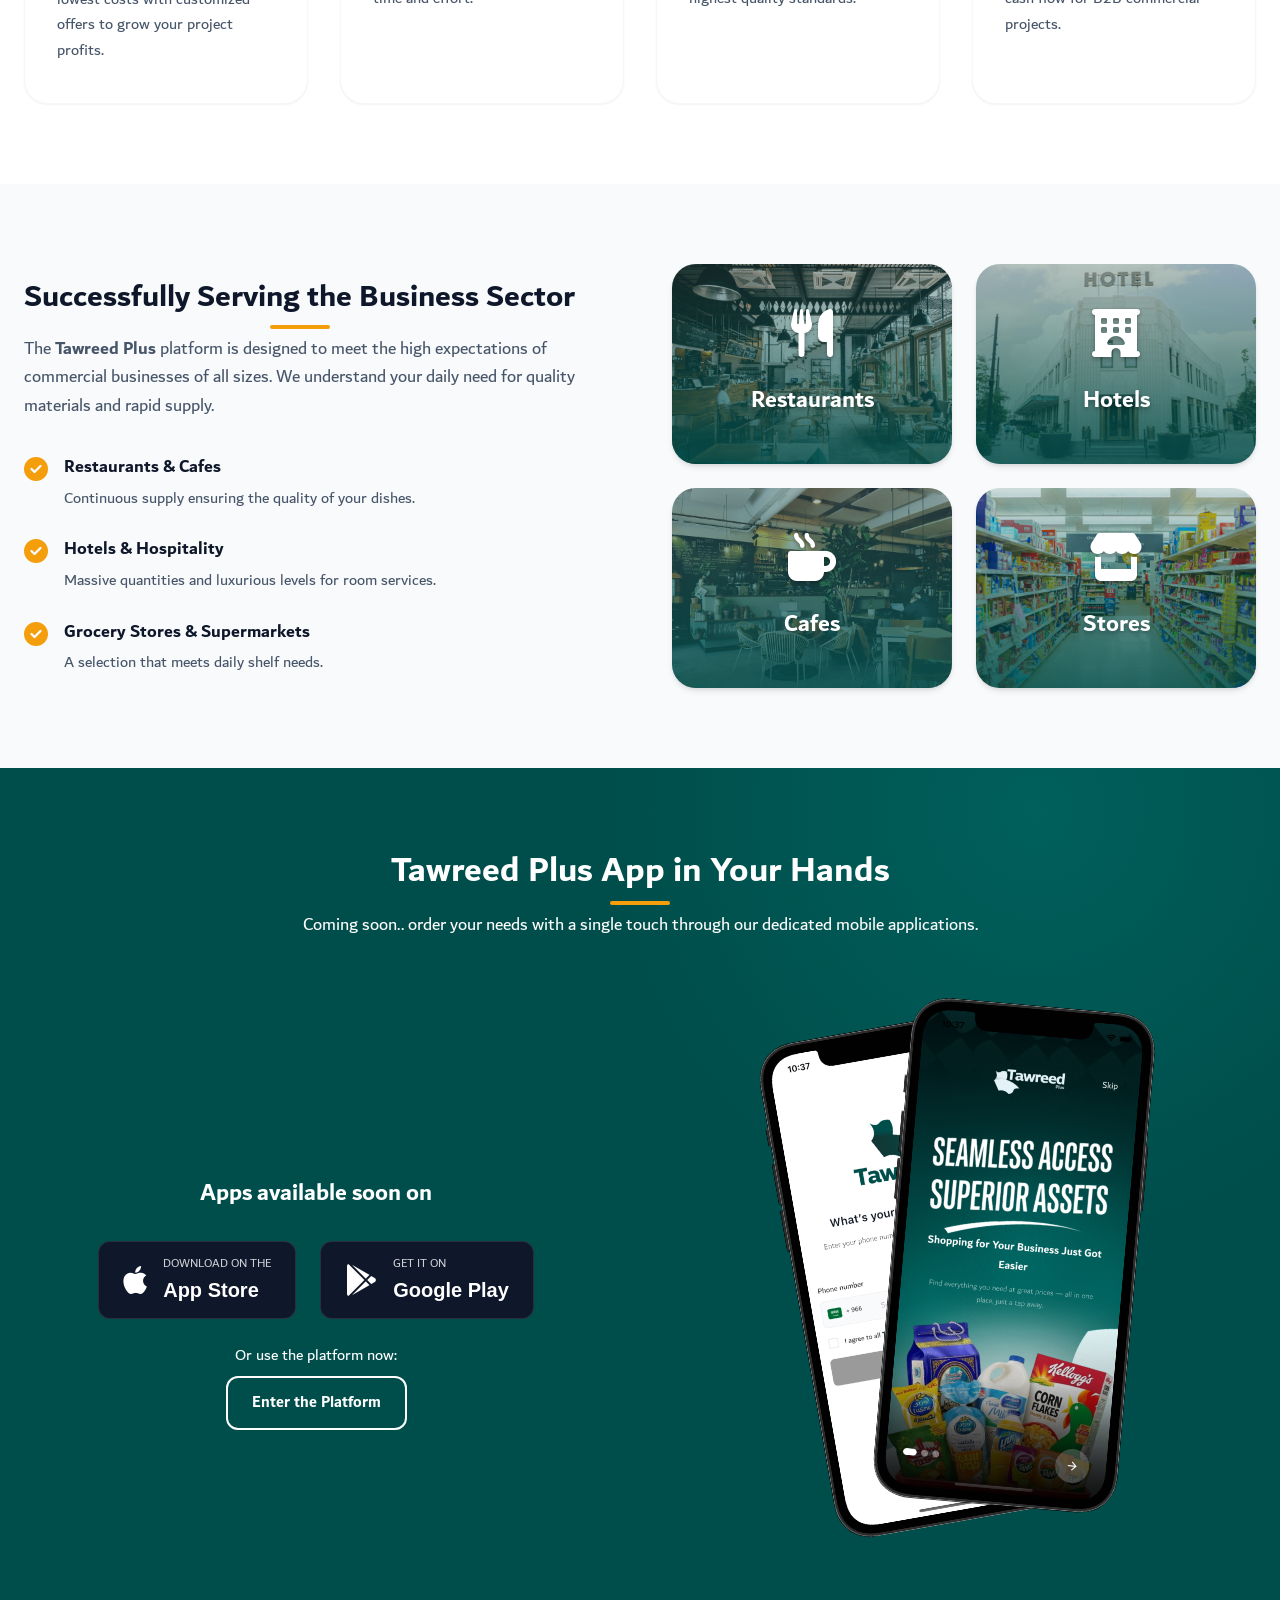
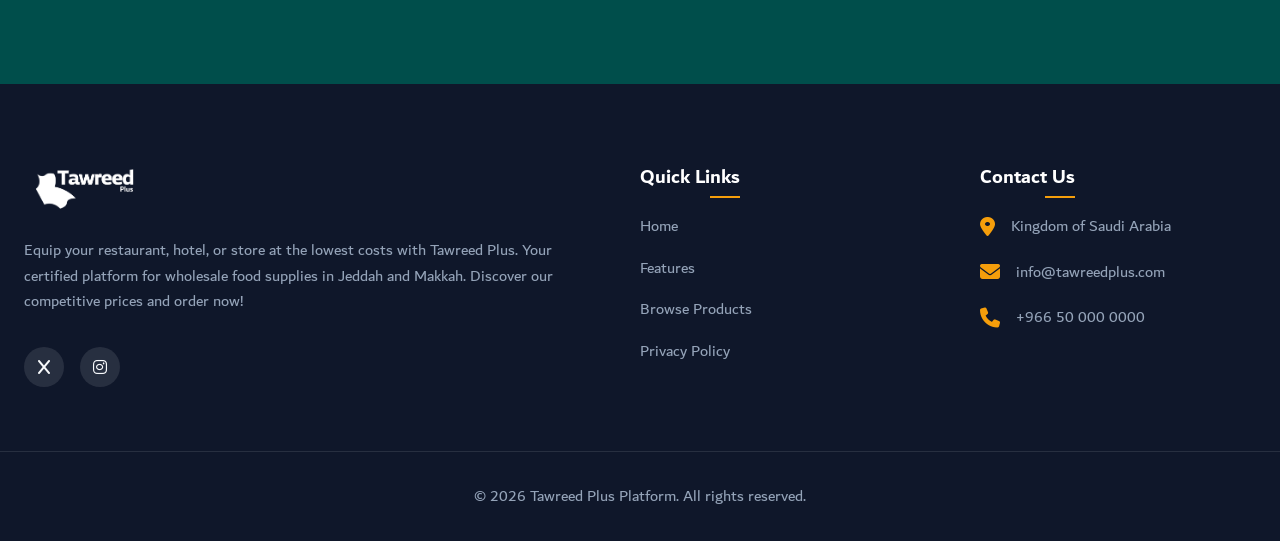
==== commit 0b46e481: "change links navigations" ====
--- a/en.html
+++ b/en.html
@@ -112,7 +112,7 @@
 
             <div class="nav-actions">
                 
-                <a href="https://store.tawreedplus.com/" target="_blank" class="btn btn-outline">Browse Platform</a>
+                <a href="https://store.tawreedplus.com/en/" target="_blank" class="btn btn-outline">Browse Platform</a>
                 <a href="#platform" class="btn btn-primary">Download App</a>
                 <div class="lang-dropdown">
                     <button class="lang-dropbtn">
@@ -149,7 +149,7 @@
             <a href="#services" class="mobile-nav-link">Features</a>
             <a href="#audience" class="mobile-nav-link">Our Clients</a>
             <a href="#platform" class="mobile-nav-link">Platform & App</a>
-            <a href="https://store.tawreedplus.com/" target="_blank" class="mobile-btn btn-outline">Browse Platform</a>
+            <a href="https://store.tawreedplus.com/en/" target="_blank" class="mobile-btn btn-outline">Browse Platform</a>
         </div>
     </div>
 
@@ -167,7 +167,7 @@
                     Elevate your business with the "Tawreed Plus" platform. We offer the best products at wholesale prices for hotels, restaurants, cafes (HORECA), and medium to small businesses with unmatched ordering and delivery service.
                 </p>
                 <div class="hero-buttons">
-                    <a href="https://store.tawreedplus.com/" target="_blank" class="btn btn-primary btn-large">
+                    <a href="https://store.tawreedplus.com/en/" target="_blank" class="btn btn-primary btn-large">
                         Discover Products
                         <i class="fas fa-arrow-right"></i>
                     </a>
@@ -355,7 +355,7 @@
                         </div>
                         <div class="web-link-wrapper mt-4">
                             <p class="mb-2 text-white">Or use the platform now:</p>
-                            <a href="https://store.tawreedplus.com/" target="_blank" class="btn btn-outline" style="border-color: white; color: white;">
+                            <a href="https://store.tawreedplus.com/en/" target="_blank" class="btn btn-outline" style="border-color: white; color: white;">
                                 Enter the Platform
                             </a>
                         </div>
@@ -381,8 +381,7 @@
                    Equip your restaurant, hotel, or store at the lowest costs with Tawreed Plus. Your certified platform for wholesale food supplies in Jeddah and Makkah. Discover our competitive prices and order now!
                 </p>
                 <div class="social-links">
-                    <a href="#" aria-label="Twitter"><i class="fab fa-twitter"></i></a>
-                    <a href="#" aria-label="LinkedIn"><i class="fab fa-linkedin-in"></i></a>
+                    <a href="https://x.com/TawredPlus" aria-label="X"><i class="fab fa-x"></i></a>
                     <a href="https://www.instagram.com/tawreedplus.sa/" aria-label="Instagram"><i class="fab fa-instagram"></i></a>
                 </div>
             </div>
@@ -392,10 +391,10 @@
                 <ul>
                     <li><a href="#hero">Home</a></li>
                     <li><a href="#services">Features</a></li>
-                    <li><a href="https://store.tawreedplus.com/" target="_blank">Browse Products</a></li>
+                    <li><a href="https://store.tawreedplus.com/en/" target="_blank">Browse Products</a></li>
                     <li><a href="#">Privacy Policy</a></li>
                 </ul>
-            </div>
+            </div>  
 
             <div class="footer-col contact-col">
                 <h4 class="footer-heading">Contact Us</h4>
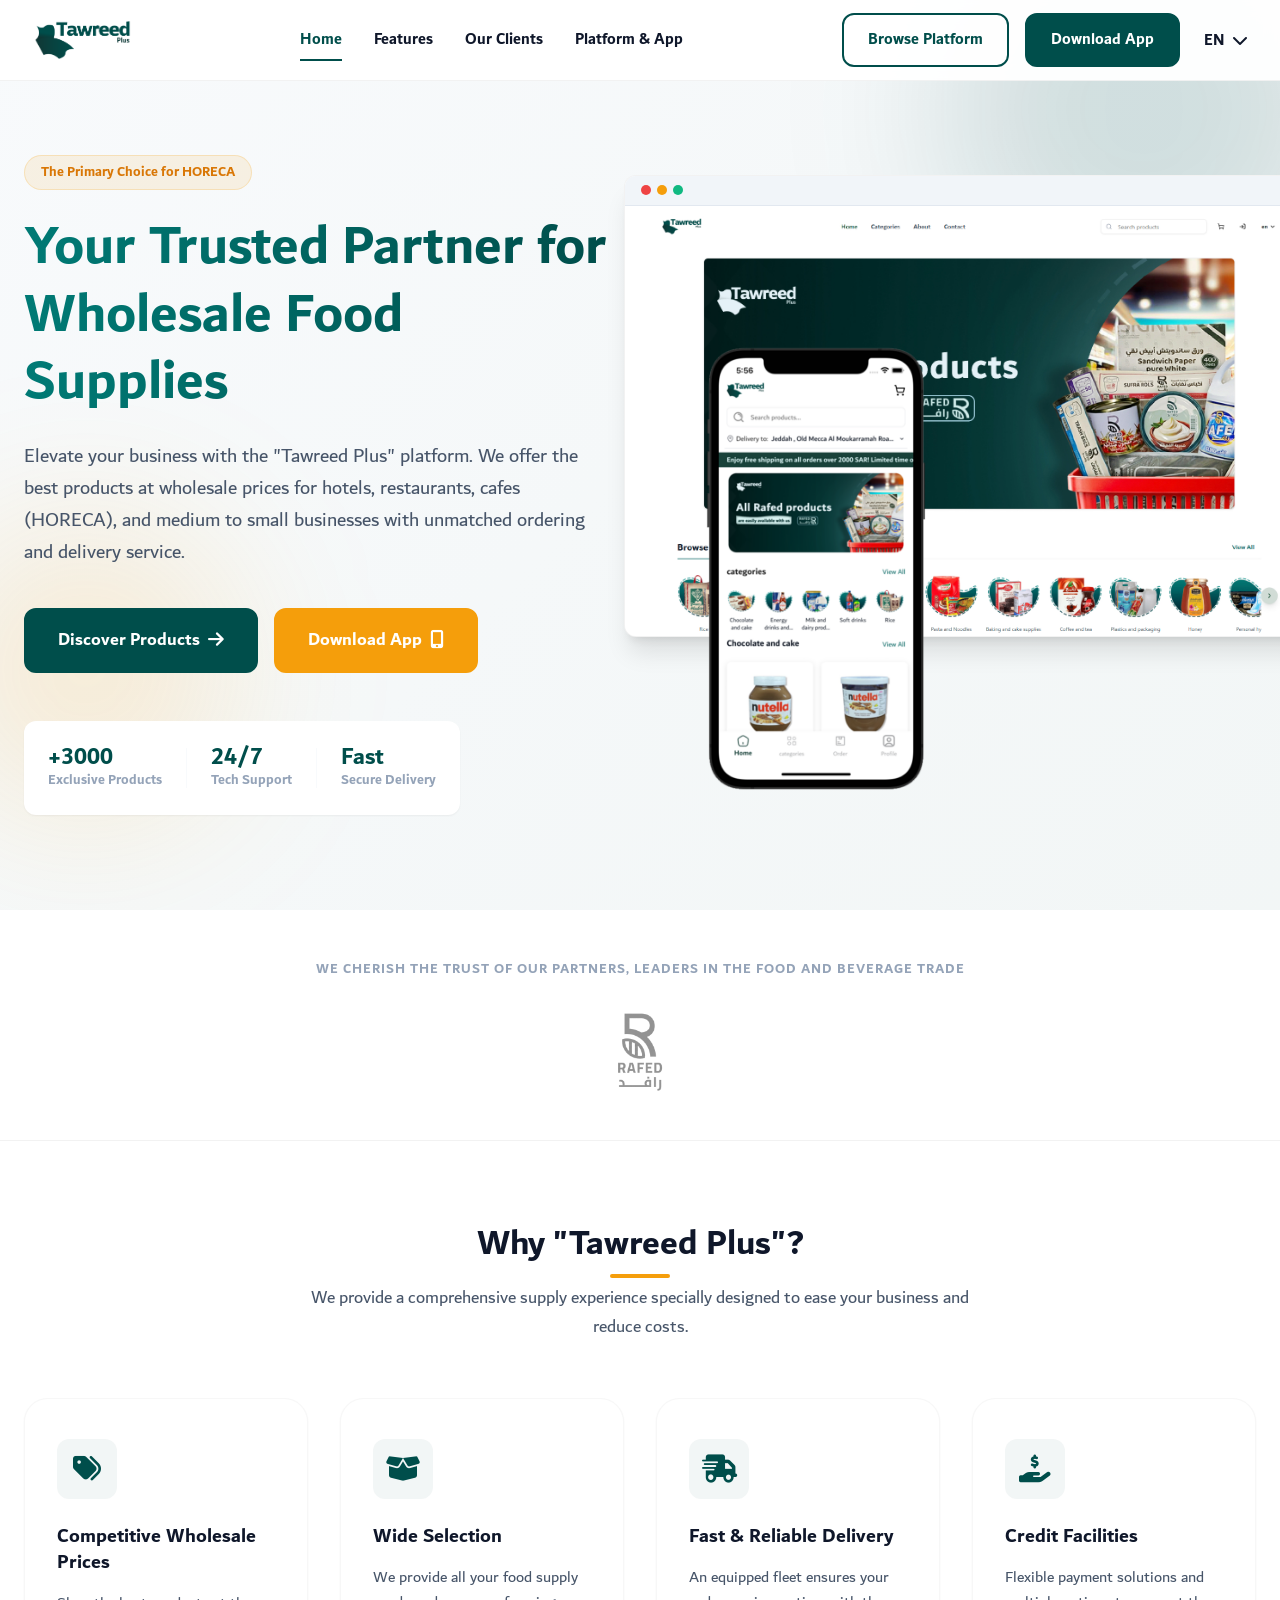
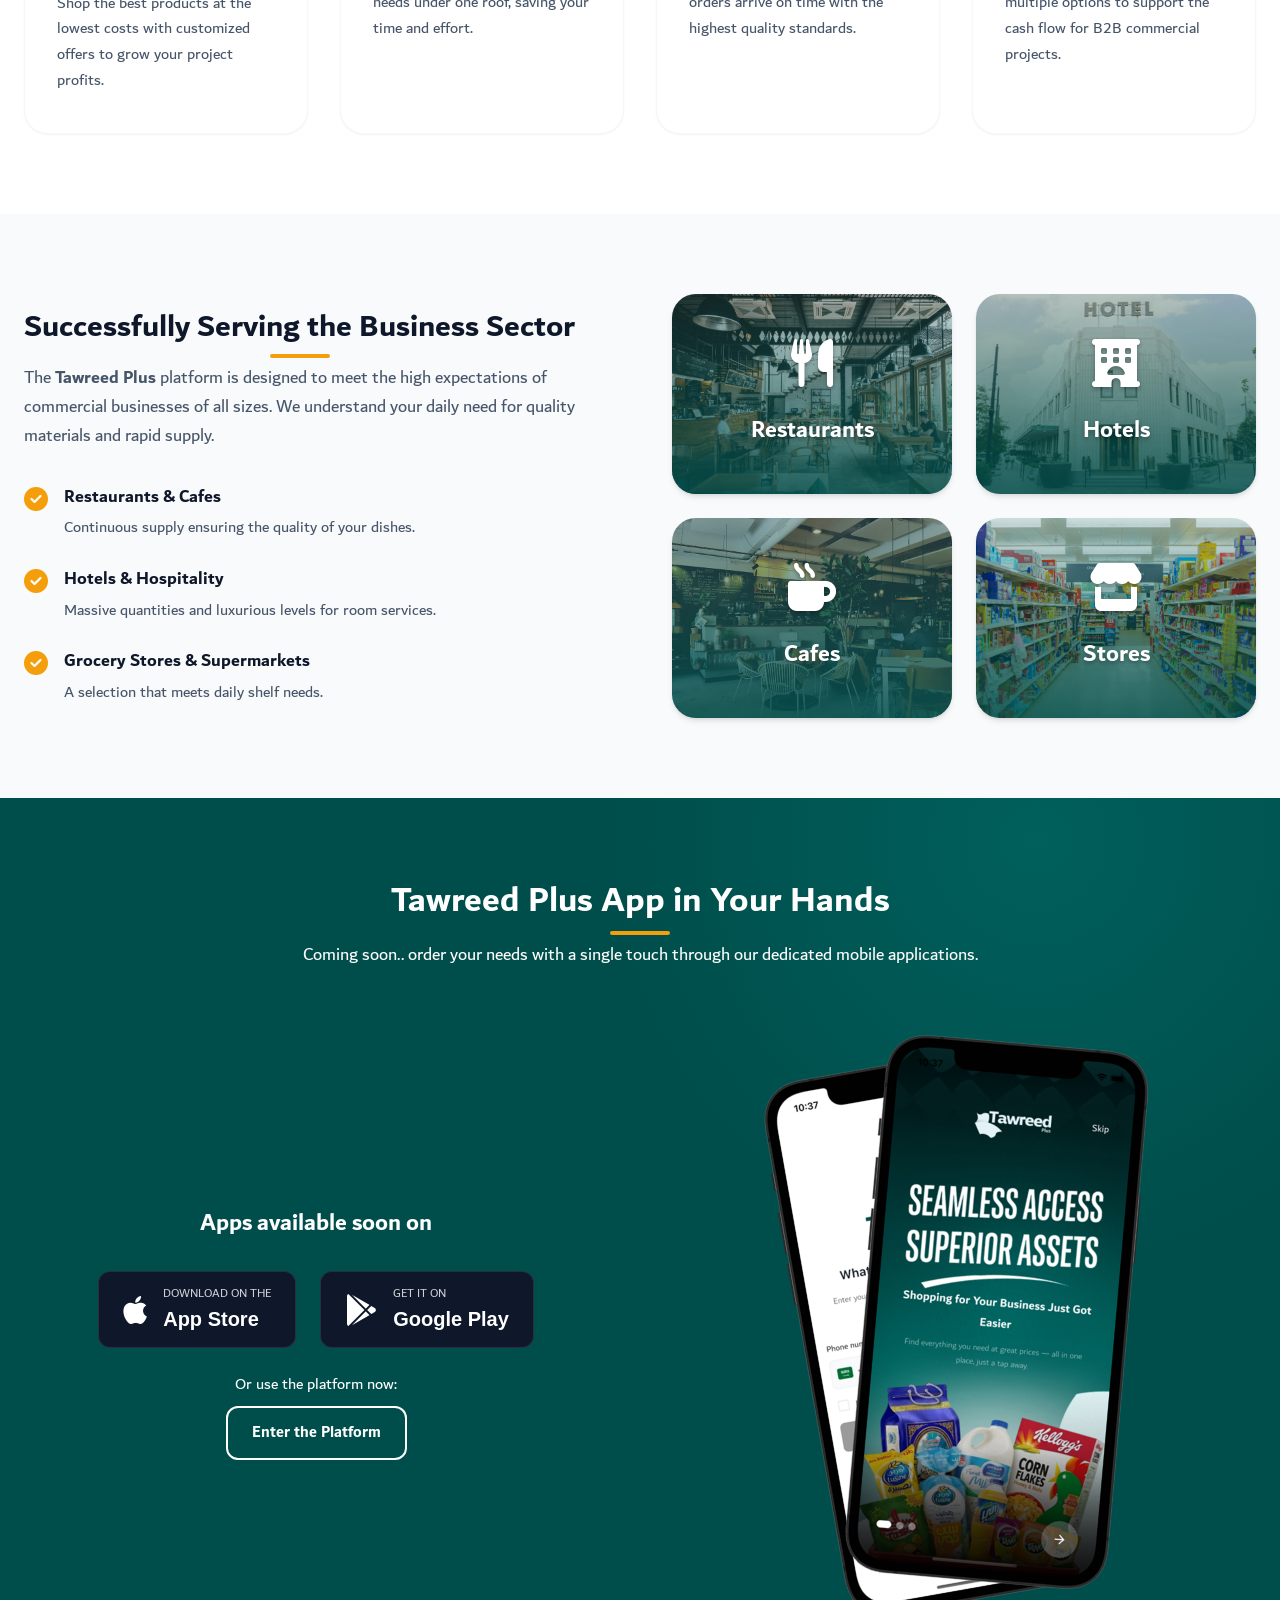
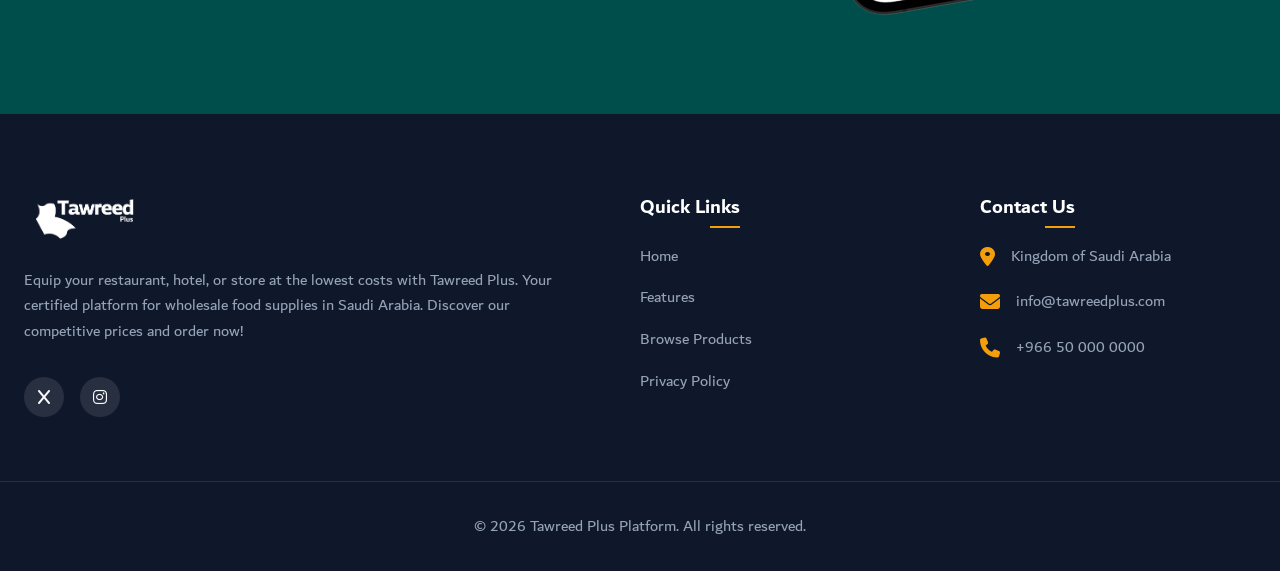
==== commit d3940caf: "change images and some text" ====
--- a/en.html
+++ b/en.html
@@ -214,7 +214,7 @@
     <!-- Partners / Trust Section -->
     <section class="trust-section">
         <div class="container text-center">
-            <p class="trust-text">We cherish the trust of our partners, leaders in the food and beverage industry</p>
+            <p class="trust-text">We cherish the trust of our partners, leaders in the food and beverage trade</p>
             <div class="trust-logos">
                 <div class="trust-logo">
                     <img src="assets/rafed-above-logo-512.png" alt="Rafed Partner Logo">
@@ -378,7 +378,7 @@
             <div class="footer-col brand-col">
                 <img src="assets/Tawreed_logo_en.png" alt="Tawreed Plus" class="footer-logo">
                 <p class="footer-desc">
-                   Equip your restaurant, hotel, or store at the lowest costs with Tawreed Plus. Your certified platform for wholesale food supplies in Jeddah and Makkah. Discover our competitive prices and order now!
+                   Equip your restaurant, hotel, or store at the lowest costs with Tawreed Plus. Your certified platform for wholesale food supplies in Saudi Arabia. Discover our competitive prices and order now!
                 </p>
                 <div class="social-links">
                     <a href="https://x.com/TawredPlus" aria-label="X"><i class="fab fa-x"></i></a>
--- a/style.css
+++ b/style.css
@@ -7,18 +7,21 @@
     font-weight: 300;
     font-style: normal;
 }
+
 @font-face {
     font-family: 'Dubai';
     src: url('assets/fonts/Dubai/DUBAI-REGULAR.ttf') format('truetype');
     font-weight: 400;
     font-style: normal;
 }
+
 @font-face {
     font-family: 'Dubai';
     src: url('assets/fonts/Dubai/DUBAI-MEDIUM.ttf') format('truetype');
     font-weight: 500;
     font-style: normal;
 }
+
 @font-face {
     font-family: 'Dubai';
     src: url('assets/fonts/Dubai/DUBAI-BOLD.ttf') format('truetype');
@@ -32,18 +35,21 @@
     font-weight: 300;
     font-style: normal;
 }
+
 @font-face {
     font-family: 'Expo Arabic';
     src: url('assets/fonts/Expo_Arabic/EXPO_ARABIC_BOOK.ttf') format('truetype');
     font-weight: 400;
     font-style: normal;
 }
+
 @font-face {
     font-family: 'Expo Arabic';
     src: url('assets/fonts/Expo_Arabic/EXPO_ARABIC_MEDIUM.ttf') format('truetype');
     font-weight: 500;
     font-style: normal;
 }
+
 @font-face {
     font-family: 'Expo Arabic';
     src: url('assets/fonts/Expo_Arabic/EXPO_ARABIC_BOLD.ttf') format('truetype');
@@ -54,37 +60,43 @@
 :root {
     color-scheme: light;
     /* Brand Colors extracted from logo */
-    --primary: #004e4b; /* Deep logo teal */
+    --primary: #004e4b;
+    /* Deep logo teal */
     --primary-light: #007a75;
     --primary-dark: #002e2c;
-    --accent: #f59e0b; /* Vibrant amber for CTAs */
+    --accent: #f59e0b;
+    /* Vibrant amber for CTAs */
     --accent-hover: #d97706;
     --white: #ffffff;
-    
+
     /* Text Colors */
-    --text-main: #0f172a; /* Slate 900 */
-    --text-muted: #475569; /* Slate 600 */
-    --text-light: #94a3b8; /* Slate 400 */
-    
+    --text-main: #0f172a;
+    /* Slate 900 */
+    --text-muted: #475569;
+    /* Slate 600 */
+    --text-light: #94a3b8;
+    /* Slate 400 */
+
     /* Backgrounds */
     --bg-body: #ffffff;
-    --bg-light: #f8fafc; /* Slate 50 */
+    --bg-light: #f8fafc;
+    /* Slate 50 */
     --bg-card: #ffffff;
-    
+
     /* Layout & Utilities - Default to Arabic Font */
     --font-heading: 'Expo Arabic', sans-serif;
     --font-body: 'Expo Arabic', sans-serif;
-    
+
     --shadow-sm: 0 1px 2px 0 rgb(0 0 0 / 0.05);
     --shadow-md: 0 4px 6px -1px rgb(0 0 0 / 0.1), 0 2px 4px -2px rgb(0 0 0 / 0.1);
     --shadow-lg: 0 10px 15px -3px rgb(0 0 0 / 0.1), 0 4px 6px -4px rgb(0 0 0 / 0.1);
     --shadow-hover: 0 20px 25px -5px rgb(0 0 0 / 0.1), 0 8px 10px -6px rgb(0 0 0 / 0.1);
-    
+
     --radius-sm: 0.375rem;
     --radius-md: 0.75rem;
     --radius-lg: 1.5rem;
     --radius-full: 9999px;
-    
+
     --transition: all 0.3s cubic-bezier(0.4, 0, 0.2, 1);
     --section-padding: 5rem 0;
 }
@@ -124,7 +136,12 @@
     width: 100%;
 }
 
-h1, h2, h3, h4, h5, h6 {
+h1,
+h2,
+h3,
+h4,
+h5,
+h6 {
     font-family: var(--font-heading);
     color: var(--text-main);
     font-weight: 700;
@@ -154,13 +171,29 @@
     padding: 0 1.5rem;
 }
 
-.text-center { text-align: center; }
-.text-white { color: var(--white) !important; }
-.mb-2 { margin-bottom: 0.5rem; }
-.mt-4 { margin-top: 1.5rem; }
-
-.section-padding { padding: var(--section-padding); }
-.bg-light { background-color: var(--bg-light); }
+.text-center {
+    text-align: center;
+}
+
+.text-white {
+    color: var(--white) !important;
+}
+
+.mb-2 {
+    margin-bottom: 0.5rem;
+}
+
+.mt-4 {
+    margin-top: 1.5rem;
+}
+
+.section-padding {
+    padding: var(--section-padding);
+}
+
+.bg-light {
+    background-color: var(--bg-light);
+}
 
 .section-header {
     margin-bottom: 3.5rem;
@@ -262,7 +295,7 @@
     backdrop-filter: blur(10px);
     z-index: 1000;
     transition: var(--transition);
-    border-bottom: 1px solid rgba(0,0,0,0.05);
+    border-bottom: 1px solid rgba(0, 0, 0, 0.05);
 }
 
 .navbar.scrolled {
@@ -381,7 +414,7 @@
     border-radius: var(--radius-md);
     z-index: 1001;
     overflow: hidden;
-    border: 1px solid rgba(0,0,0,0.05);
+    border: 1px solid rgba(0, 0, 0, 0.05);
 }
 
 .lang-dropdown-content a {
@@ -432,7 +465,7 @@
 
 .lang-btn {
     padding: 0.5rem 1.25rem;
-    border: 1px solid rgba(0,0,0,0.1);
+    border: 1px solid rgba(0, 0, 0, 0.1);
     border-radius: var(--radius-md);
     font-size: 0.95rem;
     color: var(--text-main);
@@ -473,7 +506,8 @@
 .close-menu {
     position: absolute;
     top: 2rem;
-    left: 2rem; /* Left because RTL */
+    left: 2rem;
+    /* Left because RTL */
     background: none;
     border: none;
     font-size: 2rem;
@@ -511,9 +545,10 @@
    ========================================================================== */
 .hero {
     position: relative;
-    padding-top: 140px; /* Account for fixed header */
+    padding-top: 140px;
+    /* Account for fixed header */
     padding-bottom: 5rem;
-    background: linear-gradient(135deg, var(--bg-light) 0%, rgba(0,78,75,0.05) 100%);
+    background: linear-gradient(135deg, var(--bg-light) 0%, rgba(0, 78, 75, 0.05) 100%);
     overflow: hidden;
     min-height: 90vh;
     display: flex;
@@ -642,7 +677,7 @@
 .hero-mockup-scene {
     position: relative;
     width: 100%;
-    height: 600px;
+    height: 690px;
 }
 
 /* Mockups */
@@ -655,12 +690,21 @@
 }
 
 .mockup-web {
-    width: 120%;
-    max-width: 600px;
+    width: 138%;
+    max-width: 690px;
     left: -10%;
     top: 5%;
     z-index: 1;
-    border: 1px solid rgba(0,0,0,0.05);
+    border: 1px solid rgba(0, 0, 0, 0.05);
+}
+
+.mockup-web img {
+    width: 100%;
+    height: auto;
+    display: block;
+    image-rendering: -webkit-optimize-contrast;
+    image-rendering: crisp-edges;
+    -ms-interpolation-mode: bicubic;
 }
 
 .browser-header {
@@ -678,12 +722,21 @@
     height: 10px;
     border-radius: 50%;
 }
-.dot.red { background: #ef4444; }
-.dot.yellow { background: #f59e0b; }
-.dot.green { background: #10b981; }
+
+.dot.red {
+    background: #ef4444;
+}
+
+.dot.yellow {
+    background: #f59e0b;
+}
+
+.dot.green {
+    background: #10b981;
+}
 
 .mockup-mobile {
-    width: 200px;
+    width: 230px;
     height: auto;
     right: 5%;
     bottom: 5%;
@@ -697,6 +750,9 @@
     height: 100%;
     width: 100%;
     object-fit: contain;
+    image-rendering: -webkit-optimize-contrast;
+    image-rendering: crisp-edges;
+    -ms-interpolation-mode: bicubic;
 }
 
 .pulse-animation {
@@ -704,9 +760,17 @@
 }
 
 @keyframes float {
-    0% { transform: translateY(0px); }
-    50% { transform: translateY(-20px); }
-    100% { transform: translateY(0px); }
+    0% {
+        transform: translateY(0px);
+    }
+
+    50% {
+        transform: translateY(-20px);
+    }
+
+    100% {
+        transform: translateY(0px);
+    }
 }
 
 
@@ -715,7 +779,7 @@
    ========================================================================== */
 .trust-section {
     padding: 3rem 0;
-    border-bottom: 1px solid rgba(0,0,0,0.05);
+    border-bottom: 1px solid rgba(0, 0, 0, 0.05);
     background: var(--white);
 }
 
@@ -772,7 +836,7 @@
     border-radius: var(--radius-lg);
     box-shadow: var(--shadow-sm);
     transition: var(--transition);
-    border: 1px solid rgba(0,0,0,0.03);
+    border: 1px solid rgba(0, 0, 0, 0.03);
     position: relative;
     overflow: hidden;
 }
@@ -898,15 +962,16 @@
 .aud-overlay {
     position: absolute;
     inset: 0;
-    background: linear-gradient(to top, rgba(0,78,75,0.85) 0%, rgba(0,78,75,0.2) 100%);
+    background: linear-gradient(to top, rgba(0, 78, 75, 0.85) 0%, rgba(0, 78, 75, 0.2) 100%);
     z-index: 1;
     transition: var(--transition);
 }
 
-.aud-card i, .aud-card span {
+.aud-card i,
+.aud-card span {
     position: relative;
     z-index: 2;
-    text-shadow: 0 2px 4px rgba(0,0,0,0.3);
+    text-shadow: 0 2px 4px rgba(0, 0, 0, 0.3);
 }
 
 .aud-icon {
@@ -921,7 +986,7 @@
 }
 
 .aud-card:hover .aud-overlay {
-    background: linear-gradient(to top, rgba(0,78,75,0.95) 0%, rgba(0,78,75,0.4) 100%);
+    background: linear-gradient(to top, rgba(0, 78, 75, 0.95) 0%, rgba(0, 78, 75, 0.4) 100%);
 }
 
 .aud-card:hover .aud-icon {
@@ -930,10 +995,21 @@
 }
 
 /* Placeholders for audience background images */
-.aud-1 { background-image: url('assets/resturent.jpg'); }
-.aud-2 { background-image: url('assets/hotel.jpg'); }
-.aud-3 { background-image: url('assets/cafe.jpg'); }
-.aud-4 { background-image: url('assets/supermarket.jpg'); }
+.aud-1 {
+    background-image: url('assets/resturent.jpg');
+}
+
+.aud-2 {
+    background-image: url('assets/hotel.jpg');
+}
+
+.aud-3 {
+    background-image: url('assets/cafe.jpg');
+}
+
+.aud-4 {
+    background-image: url('assets/supermarket.jpg');
+}
 
 /* ==========================================================================
    Platform & App Section
@@ -978,14 +1054,14 @@
     color: var(--white);
     padding: 0.75rem 1.5rem;
     border-radius: var(--radius-md);
-    border: 1px solid rgba(255,255,255,0.1);
+    border: 1px solid rgba(255, 255, 255, 0.1);
     transition: var(--transition);
 }
 
 .store-btn:hover {
     background: #000;
     transform: translateY(-3px);
-    box-shadow: 0 10px 20px rgba(0,0,0,0.3);
+    box-shadow: 0 10px 20px rgba(0, 0, 0, 0.3);
 }
 
 .store-btn i {
@@ -1019,7 +1095,7 @@
 
 .phone-img {
     position: absolute;
-    width: 250px;
+    width: 287.5px;
     height: auto;
     transition: var(--transition);
 }
@@ -1036,8 +1112,13 @@
     z-index: 2;
 }
 
-.phones-container:hover .phone-left { transform: rotate(-15deg) translateY(0px) scale(1.05); }
-.phones-container:hover .phone-right { transform: rotate(10deg) translateY(-10px) scale(1.05); }
+.phones-container:hover .phone-left {
+    transform: rotate(-15deg) translateY(0px) scale(1.05);
+}
+
+.phones-container:hover .phone-right {
+    transform: rotate(10deg) translateY(-10px) scale(1.05);
+}
 
 /* Decorative Elements */
 .platform::before {
@@ -1073,7 +1154,7 @@
     height: 50px;
     margin-bottom: 1.5rem;
     /* In case the white logo isn't fully visible, we can adjust here */
-    filter: brightness(0) invert(1); 
+    filter: brightness(0) invert(1);
 }
 
 .footer-desc {
@@ -1089,7 +1170,7 @@
 .social-links a {
     width: 40px;
     height: 40px;
-    background: rgba(255,255,255,0.1);
+    background: rgba(255, 255, 255, 0.1);
     border-radius: 50%;
     display: flex;
     align-items: center;
@@ -1156,7 +1237,7 @@
 
 .footer-bottom {
     padding: 2rem 1.5rem;
-    border-top: 1px solid rgba(255,255,255,0.1);
+    border-top: 1px solid rgba(255, 255, 255, 0.1);
     text-align: center;
     color: var(--text-light);
 }
@@ -1169,36 +1250,38 @@
         grid-template-columns: 1fr;
         text-align: center;
     }
-    
+
     .hero-content {
         margin: 0 auto;
     }
-    
+
     .hero-title {
         font-size: 3rem;
     }
-    
-    .hero-buttons, .hero-stats {
+
+    .hero-buttons,
+    .hero-stats {
         justify-content: center;
     }
-    
+
     .hero-mockup-scene {
         height: 500px;
         margin-top: 3rem;
     }
+
     .mockup-web {
         left: 0;
         width: 100%;
     }
-    
+
     .audience-wrapper {
         grid-template-columns: 1fr;
     }
-    
+
     .audience-content {
         text-align: center;
     }
-    
+
     .audience-list {
         display: inline-flex;
         flex-direction: column;
@@ -1206,50 +1289,54 @@
         margin: 0 auto;
         text-align: right;
     }
-    
+
     .audience-list li {
         justify-content: flex-start;
         text-align: right;
     }
-    
+
     .platform-container {
         text-align: center;
     }
-    
+
     .app-showcase-grid {
         grid-template-columns: 1fr;
     }
-    
+
     .footer-top {
         grid-template-columns: 1fr 1fr;
     }
 }
 
 @media (max-width: 768px) {
-    .nav-links, .nav-actions .btn, .lang-dropdown {
+
+    .nav-links,
+    .nav-actions .btn,
+    .lang-dropdown {
         display: none;
     }
-    
+
     .menu-toggle {
         display: block;
     }
-    
+
     .hero-title {
         font-size: 2.5rem;
     }
-    
+
     .hero-stats {
-        display: none; /* Hide complex elements on small mobile */
-    }
-    
+        display: none;
+        /* Hide complex elements on small mobile */
+    }
+
     .phones-container {
         height: 400px;
     }
-    
+
     .phone-img {
-        width: 180px;
-    }
-    
+        width: 207px;
+    }
+
     .footer-top {
         grid-template-columns: 1fr;
     }
@@ -1298,9 +1385,9 @@
     [dir="ltr"] .audience-list li {
         text-align: left;
     }
-    
+
     [dir="ltr"] .mockup-web {
         right: 0;
         left: 0;
     }
-}
+}
